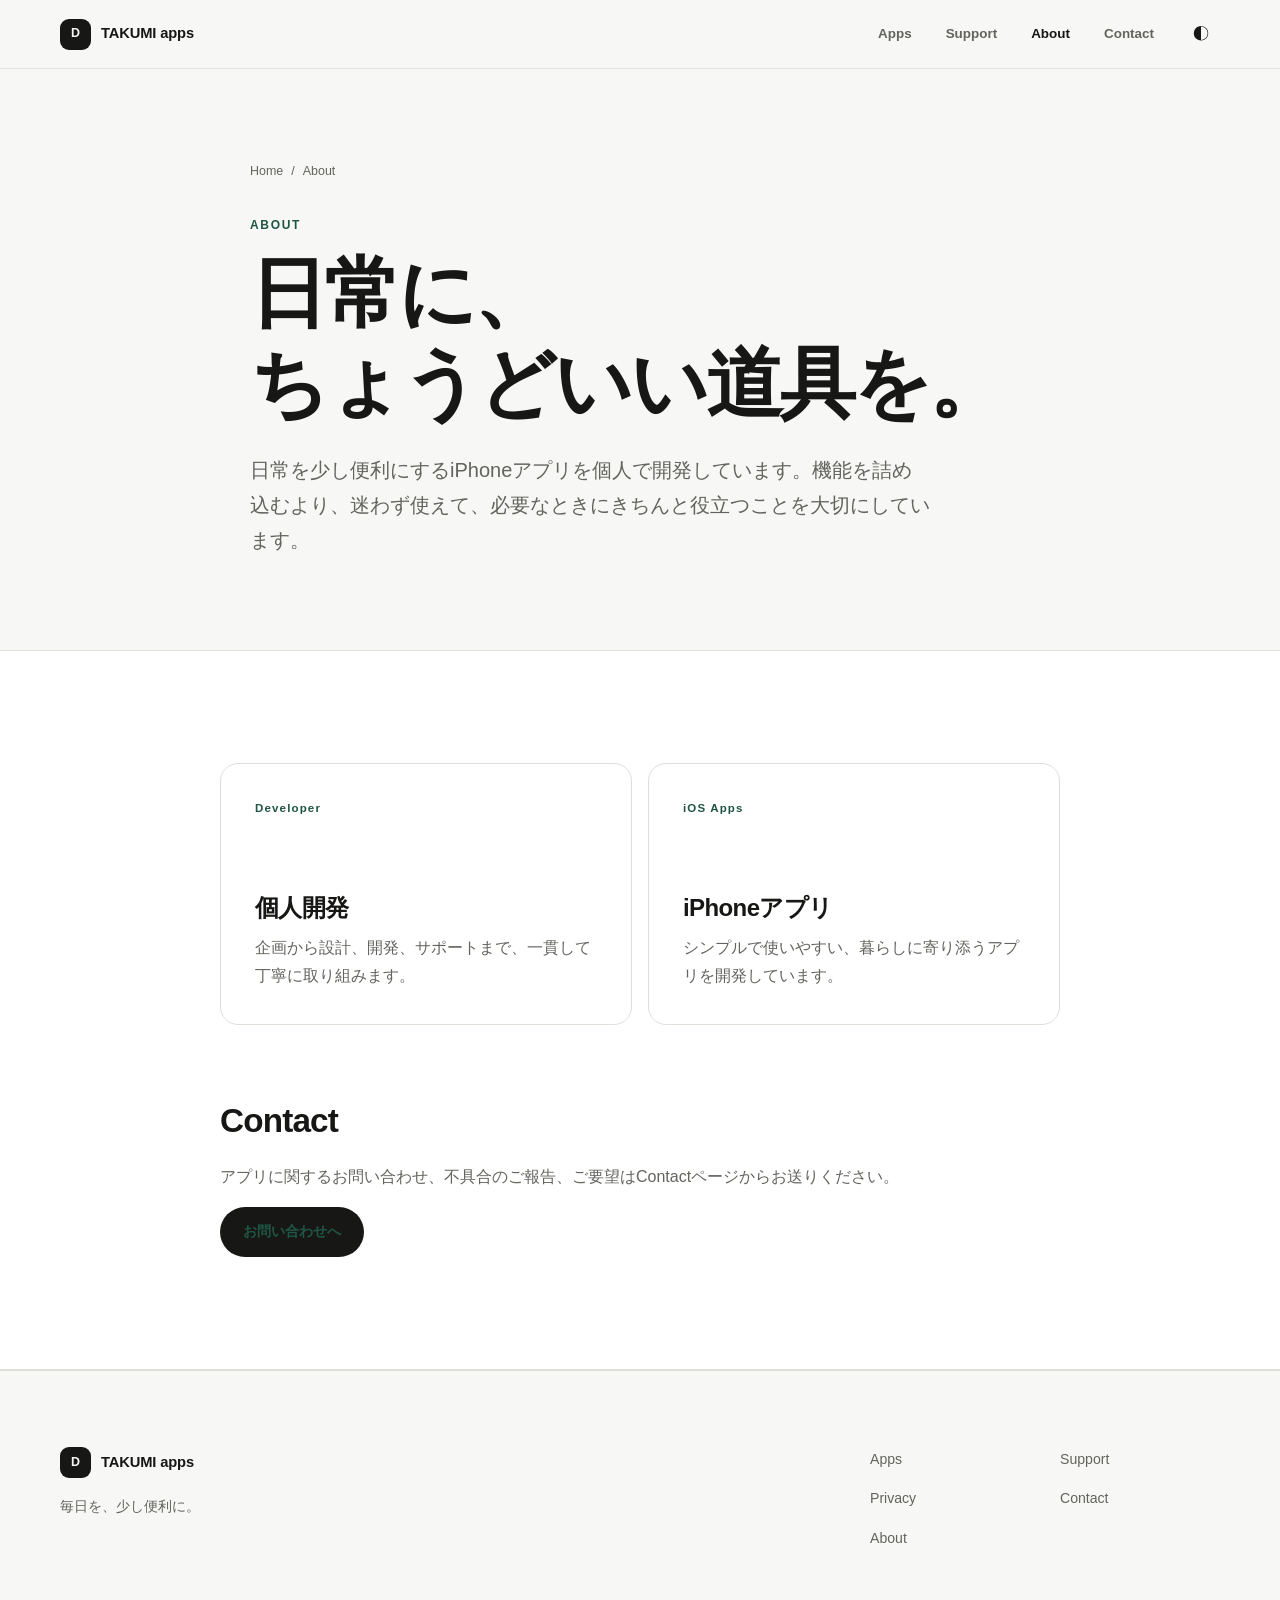
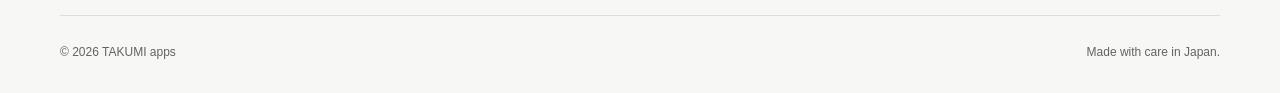
==== about/index.html @ 357070d4 "Add files via upload" ====
<!doctype html><html lang="ja"><head>
  <meta charset="utf-8"><meta name="viewport" content="width=device-width, initial-scale=1"><title>About | TAKUMI apps</title><meta name="description" content="日常を少し便利にするiPhoneアプリを個人で開発しています。"><link rel="canonical" href="https://2p94nzg5g9-pixel.github.io/about/">
  <meta property="og:type" content="profile"><meta property="og:locale" content="ja_JP"><meta property="og:site_name" content="TAKUMI apps"><meta property="og:title" content="About | TAKUMI apps"><meta property="og:description" content="日常を少し便利にするiPhoneアプリを個人で開発しています。"><meta property="og:url" content="https://2p94nzg5g9-pixel.github.io/about/"><meta property="og:image" content="https://2p94nzg5g9-pixel.github.io/assets/images/og-image.png"><meta name="twitter:card" content="summary_large_image"><meta name="twitter:title" content="About | TAKUMI apps"><meta name="twitter:description" content="日常を少し便利にするiPhoneアプリを個人で開発しています。"><meta name="twitter:image" content="https://2p94nzg5g9-pixel.github.io/assets/images/og-image.png">
  <meta name="theme-color" content="#f7f7f5"><link rel="icon" href="../assets/images/favicon.svg" type="image/svg+xml"><link rel="stylesheet" href="../assets/css/style.css"><script src="../assets/js/config.js" defer></script><script src="../assets/js/main.js" defer></script>
</head><body>
  <a class="skip-link" href="#main">本文へ移動</a><header class="site-header"><div class="header-inner container"><a class="brand" href="../" aria-label="ホームへ"><span class="brand-mark" aria-hidden="true">D</span><span data-site-name>TAKUMI apps</span></a><div class="header-actions"><button class="theme-toggle icon-button" type="button" data-theme-toggle aria-label="表示テーマを切り替える"><span aria-hidden="true">◐</span></button><button class="menu-toggle icon-button" type="button" data-menu-toggle aria-controls="site-nav" aria-expanded="false" aria-label="メニューを開く"><span></span><span></span><span></span></button></div><nav class="site-nav" id="site-nav" data-nav aria-label="メインナビゲーション"><a href="../#apps">Apps</a><a href="../support/">Support</a><a href="./" aria-current="page">About</a><a href="../contact/">Contact</a></nav></div></header>
  <main id="main"><section class="page-hero"><div class="container page-hero-inner"><nav class="breadcrumbs" aria-label="パンくずリスト"><a href="../">Home</a><span aria-hidden="true">/</span><span>About</span></nav><p class="eyebrow">About</p><h1>日常に、<br>ちょうどいい道具を。</h1><p>日常を少し便利にするiPhoneアプリを個人で開発しています。機能を詰め込むより、迷わず使えて、必要なときにきちんと役立つことを大切にしています。</p></div></section>
  <section class="section section-muted"><div class="content-shell prose"><div class="feature-grid"><article class="feature-card"><span class="feature-number">Developer</span><h2 style="font-size:1.5rem;margin-bottom:12px">個人開発</h2><p>企画から設計、開発、サポートまで、一貫して丁寧に取り組みます。</p></article><article class="feature-card"><span class="feature-number">iOS Apps</span><h2 style="font-size:1.5rem;margin-bottom:12px">iPhoneアプリ</h2><p>シンプルで使いやすい、暮らしに寄り添うアプリを開発しています。</p></article></div><h2>Contact</h2><p>アプリに関するお問い合わせ、不具合のご報告、ご要望はContactページからお送りください。</p><a class="button button-primary" href="../contact/">お問い合わせへ</a></div></section></main>
  <footer class="site-footer"><div class="container footer-grid"><div><a class="brand footer-brand" href="../"><span class="brand-mark" aria-hidden="true">D</span><span data-site-name>TAKUMI apps</span></a><p>毎日を、少し便利に。</p></div><nav aria-label="フッターナビゲーション"><a href="../#apps">Apps</a><a href="../support/">Support</a><a href="../apps/reshimamo/privacy.html">Privacy</a><a href="../contact/">Contact</a><a href="./">About</a></nav></div><div class="container footer-bottom"><p>© <span data-current-year>2026</span> <span data-developer-name>TAKUMI apps</span></p><p>Made with care in Japan.</p></div></footer>
</body></html>
---- assets/css/style.css ----
@charset "UTF-8";

:root {
  color-scheme: light dark;
  --background: #f7f7f5;
  --surface: #ffffff;
  --surface-raised: #fbfbfa;
  --text-primary: #171816;
  --text-secondary: #62645e;
  --text-inverse: #f9faf7;
  --border: #dedfd9;
  --border-strong: #c9cbc4;
  --accent: #1f5545;
  --accent-hover: #174437;
  --accent-soft: #e2eee8;
  --accent-warm: #ee7358;
  --focus: #2f7b64;
  --shadow: 0 24px 70px rgba(31, 39, 35, 0.08);
  --radius-sm: 10px;
  --radius: 18px;
  --radius-lg: 28px;
  --container-width: 1160px;
  --header-height: 68px;
  --font-sans: -apple-system, BlinkMacSystemFont, "Hiragino Sans", "Yu Gothic", YuGothic, "Noto Sans JP", sans-serif;
}

[data-theme="dark"] {
  --background: #101210;
  --surface: #171a18;
  --surface-raised: #1c201d;
  --text-primary: #f2f3ef;
  --text-secondary: #a9ada5;
  --text-inverse: #101210;
  --border: #30342f;
  --border-strong: #444a43;
  --accent: #8dcbb6;
  --accent-hover: #a8dbc9;
  --accent-soft: #203a31;
  --accent-warm: #f28b72;
  --focus: #94d8c0;
  --shadow: 0 24px 70px rgba(0, 0, 0, 0.28);
}

* { box-sizing: border-box; }
html { scroll-behavior: smooth; scroll-padding-top: calc(var(--header-height) + 20px); }
body { margin: 0; min-width: 320px; overflow-x: hidden; background: var(--background); color: var(--text-primary); font-family: var(--font-sans); font-size: 16px; line-height: 1.75; -webkit-font-smoothing: antialiased; }
img { display: block; max-width: 100%; height: auto; }
a { color: inherit; text-decoration-thickness: 1px; text-underline-offset: .2em; }
button, input, textarea { font: inherit; }
button, a { -webkit-tap-highlight-color: transparent; }
:focus-visible { outline: 3px solid var(--focus); outline-offset: 4px; border-radius: 4px; }
::selection { background: var(--accent-soft); color: var(--text-primary); }

.skip-link { position: fixed; z-index: 999; top: 8px; left: 8px; transform: translateY(-150%); padding: 10px 16px; border-radius: 8px; background: var(--text-primary); color: var(--background); }
.skip-link:focus { transform: translateY(0); }
.container { width: min(calc(100% - 40px), var(--container-width)); margin-inline: auto; }
.section { padding: 112px 0; }
.section-muted { background: var(--surface); border-block: 1px solid var(--border); }
.eyebrow { margin: 0 0 14px; color: var(--accent); font-size: .75rem; font-weight: 700; letter-spacing: .14em; line-height: 1.4; text-transform: uppercase; }
h1, h2, h3 { margin-top: 0; line-height: 1.18; letter-spacing: -.04em; }
h1 { margin-bottom: 28px; font-size: clamp(3.25rem, 8.4vw, 7.5rem); font-weight: 680; }
h1 span { color: var(--accent); }
h2 { margin-bottom: 24px; font-size: clamp(2rem, 4vw, 3.7rem); font-weight: 650; }
h3 { margin-bottom: 16px; font-size: clamp(1.65rem, 2.4vw, 2.5rem); }
p { margin-top: 0; }

.site-header { position: sticky; z-index: 100; top: 0; min-height: var(--header-height); border-bottom: 1px solid color-mix(in srgb, var(--border) 78%, transparent); background: color-mix(in srgb, var(--background) 86%, transparent); backdrop-filter: blur(18px); -webkit-backdrop-filter: blur(18px); }
.header-inner { display: flex; align-items: center; min-height: var(--header-height); }
.brand { display: inline-flex; align-items: center; gap: 10px; font-size: .92rem; font-weight: 700; letter-spacing: -.01em; text-decoration: none; }
.brand-mark { display: grid; width: 31px; height: 31px; place-items: center; border-radius: 9px; background: var(--text-primary); color: var(--background); font-size: .78rem; font-weight: 800; }
.site-nav { display: flex; align-items: center; gap: 34px; margin-left: auto; }
.site-nav a { color: var(--text-secondary); font-size: .84rem; font-weight: 600; text-decoration: none; transition: color .2s ease; }
.site-nav a:hover, .site-nav a[aria-current="page"] { color: var(--text-primary); }
.header-actions { display: flex; align-items: center; gap: 6px; margin-left: 28px; order: 3; }
.icon-button { display: grid; width: 38px; height: 38px; padding: 0; place-items: center; border: 1px solid transparent; border-radius: 50%; background: transparent; color: var(--text-primary); cursor: pointer; }
.icon-button:hover { background: var(--surface); border-color: var(--border); }
.menu-toggle { display: none; gap: 4px; }
.menu-toggle span { display: block; width: 17px; height: 1.5px; background: currentColor; transition: transform .2s ease, opacity .2s ease; }
.menu-toggle[aria-expanded="true"] span:first-child { transform: translateY(5.5px) rotate(45deg); }
.menu-toggle[aria-expanded="true"] span:nth-child(2) { opacity: 0; }
.menu-toggle[aria-expanded="true"] span:last-child { transform: translateY(-5.5px) rotate(-45deg); }

.hero { min-height: calc(100svh - var(--header-height)); display: grid; align-items: center; padding: 80px 0 92px; }
.hero-grid { display: grid; grid-template-columns: minmax(0, 1.25fr) minmax(280px, .75fr); align-items: center; gap: 70px; }
.hero-lead { max-width: 570px; margin-bottom: 38px; color: var(--text-secondary); font-size: clamp(1.08rem, 1.7vw, 1.35rem); }
.hero-object { display: flex; justify-content: center; }
.app-icon-stage { position: relative; display: grid; width: min(100%, 390px); aspect-ratio: 4 / 5; place-items: center; overflow: hidden; border: 1px solid var(--border); border-radius: 42px; background: var(--surface); box-shadow: var(--shadow); }
.app-icon-stage::before { position: absolute; width: 210px; height: 210px; border: 1px solid var(--border); border-radius: 50%; content: ""; }
.app-icon-stage img { position: relative; z-index: 1; border-radius: 38px; box-shadow: 0 14px 40px rgba(20, 45, 37, .16); }
.stage-label { position: absolute; bottom: 27px; color: var(--text-secondary); font-size: .64rem; font-weight: 700; letter-spacing: .2em; }

.button { display: inline-flex; min-height: 50px; align-items: center; justify-content: center; gap: 10px; padding: 12px 22px; border: 1px solid transparent; border-radius: 999px; font-size: .9rem; font-weight: 700; line-height: 1.2; text-decoration: none; transition: background-color .2s ease, border-color .2s ease, transform .2s ease; }
.button:hover { transform: translateY(-1px); }
.button-primary { background: var(--text-primary); color: var(--background); }
.button-primary:hover { background: var(--accent); color: var(--text-inverse); }
.button-secondary { border-color: var(--border-strong); background: transparent; color: var(--text-primary); }
.button-secondary:hover { border-color: var(--text-primary); }
.button-light { background: #f8faf7; color: #17251f; }
.button-light:hover { background: #ffffff; }
.button.is-placeholder { opacity: .62; }
.button-row { display: flex; flex-wrap: wrap; gap: 12px; margin-top: 30px; }
.text-link { color: var(--accent); font-weight: 700; text-decoration: none; }
.text-link:hover { text-decoration: underline; }

.section-heading { display: grid; grid-template-columns: 1fr 1fr; align-items: end; gap: 50px; margin-bottom: 54px; }
.section-heading h2 { margin-bottom: 0; }
.section-heading > p { max-width: 470px; margin: 0 0 4px auto; color: var(--text-secondary); }
.app-feature-card { display: grid; grid-template-columns: minmax(240px, .8fr) minmax(0, 1.2fr); min-height: 440px; overflow: hidden; border: 1px solid var(--border); border-radius: var(--radius-lg); background: var(--surface); }
.app-feature-visual { position: relative; display: grid; min-height: 360px; place-items: center; overflow: hidden; background: var(--accent-soft); }
.app-feature-visual::before, .app-feature-visual::after { position: absolute; border: 1px solid color-mix(in srgb, var(--accent) 18%, transparent); border-radius: 50%; content: ""; }
.app-feature-visual::before { width: 320px; height: 320px; }
.app-feature-visual::after { width: 220px; height: 220px; }
.app-feature-visual img { position: relative; z-index: 1; border-radius: 30px; box-shadow: 0 15px 45px rgba(24, 58, 47, .18); }
.app-feature-content { align-self: center; padding: clamp(40px, 7vw, 80px); }
.app-feature-content > p:not(.tag) { max-width: 560px; color: var(--text-secondary); }
.tag { display: inline-flex; margin-bottom: 25px; padding: 7px 12px; border-radius: 999px; background: var(--accent-soft); color: var(--accent); font-size: .72rem; font-weight: 700; }
.message-grid { display: grid; grid-template-columns: .6fr 1.4fr; gap: 70px; }
.message-grid > div { max-width: 700px; }
.message-grid p:not(.eyebrow) { margin-bottom: 30px; color: var(--text-secondary); font-size: 1.08rem; }
.support-panel { display: flex; align-items: flex-end; justify-content: space-between; gap: 50px; padding: clamp(34px, 6vw, 70px); border-radius: var(--radius-lg); background: #193f34; color: #f6faf7; }
.support-panel .eyebrow { color: #9ed1bf; }
.support-panel h2 { margin-bottom: 14px; }
.support-panel p:not(.eyebrow) { margin-bottom: 0; color: #c6d9d2; }

.site-footer { padding: 76px 0 30px; border-top: 1px solid var(--border); }
.footer-grid { display: grid; grid-template-columns: 1fr 1fr; gap: 50px; padding-bottom: 65px; }
.footer-brand { margin-bottom: 16px; }
.footer-grid p { color: var(--text-secondary); font-size: .9rem; }
.footer-grid nav { display: grid; grid-template-columns: repeat(2, minmax(100px, 1fr)); gap: 15px 30px; justify-self: end; width: min(100%, 350px); }
.footer-grid nav a { color: var(--text-secondary); font-size: .88rem; text-decoration: none; }
.footer-grid nav a:hover { color: var(--text-primary); }
.footer-bottom { display: flex; justify-content: space-between; gap: 20px; padding-top: 26px; border-top: 1px solid var(--border); color: var(--text-secondary); font-size: .75rem; }
.footer-bottom p { margin: 0; }

.reveal { animation: reveal .7s cubic-bezier(.22,1,.36,1) both; }
.reveal-delay { animation-delay: .12s; }
@keyframes reveal { from { opacity: 0; transform: translateY(18px); } to { opacity: 1; transform: translateY(0); } }

@media (prefers-color-scheme: dark) {
  :root:not([data-theme="light"]) {
    --background: #101210; --surface: #171a18; --surface-raised: #1c201d; --text-primary: #f2f3ef; --text-secondary: #a9ada5; --text-inverse: #101210; --border: #30342f; --border-strong: #444a43; --accent: #8dcbb6; --accent-hover: #a8dbc9; --accent-soft: #203a31; --accent-warm: #f28b72; --focus: #94d8c0; --shadow: 0 24px 70px rgba(0,0,0,.28);
  }
}

@media (max-width: 820px) {
  :root { --header-height: 62px; }
  .container { width: min(calc(100% - 32px), var(--container-width)); }
  .section { padding: 80px 0; }
  .header-inner { flex-wrap: wrap; }
  .header-actions { margin-left: auto; }
  .menu-toggle { display: grid; }
  .site-nav { display: none; order: 4; width: 100%; margin: 0; padding: 10px 0 18px; border-top: 1px solid var(--border); }
  .site-nav.is-open { display: grid; }
  .site-nav a { padding: 8px 2px; font-size: 1rem; }
  .hero { min-height: auto; padding: 76px 0; }
  .hero-grid { grid-template-columns: 1fr; gap: 54px; }
  .hero-copy { text-align: center; }
  .hero-lead { margin-inline: auto; }
  .app-icon-stage { width: min(82vw, 350px); }
  .section-heading { grid-template-columns: 1fr; gap: 18px; }
  .section-heading > p { margin-left: 0; }
  .app-feature-card { grid-template-columns: 1fr; }
  .app-feature-visual { min-height: 310px; }
  .message-grid { grid-template-columns: 1fr; gap: 24px; }
  .support-panel { align-items: flex-start; flex-direction: column; }
}

@media (max-width: 560px) {
  .container { width: min(calc(100% - 28px), var(--container-width)); }
  .brand { font-size: .84rem; }
  h1 { font-size: clamp(3rem, 15vw, 4.6rem); }
  .hero { padding: 64px 0 70px; }
  .app-icon-stage img { width: 138px; }
  .section { padding: 68px 0; }
  .app-feature-content { padding: 34px 24px 38px; }
  .button-row { align-items: stretch; flex-direction: column; }
  .button-row .button { width: 100%; }
  .footer-grid { grid-template-columns: 1fr; padding-bottom: 42px; }
  .footer-grid nav { justify-self: start; }
  .footer-bottom { align-items: flex-start; flex-direction: column; }
}

@media (prefers-reduced-motion: reduce) {
  html { scroll-behavior: auto; }
  *, *::before, *::after { scroll-behavior: auto !important; animation-duration: .01ms !important; animation-iteration-count: 1 !important; transition-duration: .01ms !important; }
}

/* Subpages */
.page-hero { padding: 92px 0 72px; }
.page-hero-inner { max-width: 780px; }
.page-hero h1 { margin-bottom: 24px; font-size: clamp(2.8rem, 6vw, 5.6rem); }
.page-hero p:not(.eyebrow) { max-width: 680px; color: var(--text-secondary); font-size: clamp(1.05rem, 1.8vw, 1.25rem); }
.breadcrumbs { display: flex; flex-wrap: wrap; gap: 8px; margin-bottom: 34px; color: var(--text-secondary); font-size: .78rem; }
.breadcrumbs a { text-decoration: none; }
.breadcrumbs a:hover { color: var(--text-primary); }
.content-shell { width: min(calc(100% - 40px), 840px); margin-inline: auto; }
.prose { font-size: 1rem; }
.prose h2 { margin: 72px 0 22px; padding-top: 4px; font-size: clamp(1.55rem, 2.6vw, 2.2rem); letter-spacing: -.025em; }
.prose h3 { margin: 34px 0 12px; font-size: 1.2rem; letter-spacing: -.015em; }
.prose p, .prose li { color: var(--text-secondary); }
.prose ul { padding-left: 1.25em; }
.prose li + li { margin-top: 6px; }
.prose a { color: var(--accent); }
.notice { margin: 30px 0; padding: 20px 22px; border: 1px solid var(--border); border-left: 4px solid var(--accent-warm); border-radius: var(--radius-sm); background: var(--surface); }
.notice strong { display: block; margin-bottom: 4px; color: var(--text-primary); }
.notice p { margin-bottom: 0; }
.meta-line { display: flex; flex-wrap: wrap; gap: 10px 24px; margin-top: 36px; color: var(--text-secondary); font-size: .82rem; }

.app-hero { padding: 90px 0 110px; }
.app-hero-grid { display: grid; grid-template-columns: minmax(0, 1.15fr) minmax(280px, .85fr); align-items: center; gap: 80px; }
.app-identity { display: flex; align-items: center; gap: 18px; margin-bottom: 30px; }
.app-identity img { width: 76px; border-radius: 19px; box-shadow: 0 8px 24px rgba(20,45,37,.14); }
.app-identity span { color: var(--text-secondary); font-size: .8rem; font-weight: 700; letter-spacing: .08em; text-transform: uppercase; }
.app-hero h1 { margin-bottom: 24px; font-size: clamp(3rem, 6.6vw, 6rem); }
.app-hero .hero-lead { margin-bottom: 34px; }
.phone-frame { width: min(100%, 320px); margin-inline: auto; padding: 14px; border: 1px solid var(--border-strong); border-radius: 48px; background: var(--text-primary); box-shadow: var(--shadow); }
.phone-screen { display: grid; aspect-ratio: 9 / 18.5; place-items: center; overflow: hidden; border-radius: 36px; background: var(--accent-soft); color: var(--accent); text-align: center; }
.phone-screen img { width: 96px; margin: 0 auto 18px; border-radius: 24px; }
.phone-screen p { margin: 0; font-size: .76rem; font-weight: 700; letter-spacing: .08em; }
.feature-grid { display: grid; grid-template-columns: repeat(2, 1fr); gap: 16px; }
.feature-card { min-height: 220px; padding: 34px; border: 1px solid var(--border); border-radius: var(--radius); background: var(--surface); }
.feature-number { display: block; margin-bottom: 46px; color: var(--accent); font-size: .72rem; font-weight: 700; letter-spacing: .1em; }
.feature-card h3 { margin-bottom: 10px; font-size: 1.35rem; }
.feature-card p { margin: 0; color: var(--text-secondary); }
.verification-badge { display: inline-flex; margin-top: 16px; padding: 4px 9px; border: 1px solid var(--border); border-radius: 999px; color: var(--text-secondary); font-size: .68rem; font-weight: 700; }
.screenshots-track { display: grid; grid-auto-columns: minmax(230px, 29%); grid-auto-flow: column; gap: 18px; overflow-x: auto; padding: 4px 4px 24px; scroll-snap-type: x mandatory; scrollbar-color: var(--border-strong) transparent; }
.screenshot-placeholder { display: grid; aspect-ratio: 9 / 19.5; place-items: center; scroll-snap-align: start; border: 1px dashed var(--border-strong); border-radius: 28px; background: var(--surface); color: var(--text-secondary); text-align: center; }
.screenshot-placeholder span { display: block; max-width: 130px; font-size: .78rem; }
.link-panels { display: grid; grid-template-columns: repeat(2, 1fr); gap: 18px; }
.link-panel { display: flex; align-items: flex-end; justify-content: space-between; gap: 30px; min-height: 240px; padding: 38px; border: 1px solid var(--border); border-radius: var(--radius); background: var(--surface); text-decoration: none; transition: border-color .2s ease, transform .2s ease; }
.link-panel:hover { border-color: var(--accent); transform: translateY(-2px); }
.link-panel h3 { margin-bottom: 8px; }
.link-panel p { margin: 0; color: var(--text-secondary); }
.link-panel > span { color: var(--accent); font-size: 1.5rem; }

.support-list { display: grid; gap: 16px; }
.support-app-card { display: flex; align-items: center; gap: 22px; padding: 24px; border: 1px solid var(--border); border-radius: var(--radius); background: var(--surface); text-decoration: none; transition: border-color .2s ease; }
.support-app-card:hover { border-color: var(--accent); }
.support-app-card img { width: 68px; border-radius: 17px; }
.support-app-card div { flex: 1; }
.support-app-card h2 { margin: 0 0 5px; font-size: 1.25rem; }
.support-app-card p { margin: 0; color: var(--text-secondary); font-size: .9rem; }
.support-app-card > span { color: var(--accent); }
.faq-list { border-top: 1px solid var(--border); }
.faq-item { border-bottom: 1px solid var(--border); }
.faq-item summary { position: relative; padding: 25px 46px 25px 0; cursor: pointer; font-weight: 700; list-style: none; }
.faq-item summary::-webkit-details-marker { display: none; }
.faq-item summary::after { position: absolute; top: 24px; right: 8px; color: var(--accent); content: "+"; font-size: 1.4rem; font-weight: 400; line-height: 1; }
.faq-item[open] summary::after { content: "−"; }
.faq-answer { padding: 0 38px 25px 0; }
.faq-answer p:last-child, .faq-answer ul:last-child { margin-bottom: 0; }
.report-grid { display: grid; grid-template-columns: repeat(2, 1fr); gap: 10px 28px; padding: 26px; border-radius: var(--radius); background: var(--surface); border: 1px solid var(--border); }
.report-grid li { color: var(--text-secondary); }

.contact-options { display: grid; grid-template-columns: repeat(2, 1fr); gap: 16px; margin: 42px 0; }
.contact-option { padding: 25px; border: 1px solid var(--border); border-radius: var(--radius-sm); background: var(--surface); }
.contact-option strong { display: block; margin-bottom: 4px; }
.contact-option span { color: var(--text-secondary); font-size: .88rem; }
.email-card { padding: clamp(30px, 6vw, 60px); border-radius: var(--radius-lg); background: var(--accent-soft); text-align: center; }
.email-address { display: block; margin: 20px 0 26px; color: var(--text-primary); font-size: clamp(1.25rem, 3vw, 2.1rem); font-weight: 650; text-decoration: none; }
.error-page { display: grid; min-height: calc(100svh - var(--header-height)); place-items: center; padding: 70px 0; text-align: center; }
.error-code { margin: 0; color: var(--accent); font-size: clamp(5rem, 18vw, 12rem); font-weight: 700; letter-spacing: -.08em; line-height: .9; }
.error-page h1 { margin: 26px 0 16px; font-size: clamp(2rem, 4vw, 3.2rem); }
.error-page p { margin-bottom: 30px; color: var(--text-secondary); }

@media (max-width: 820px) {
  .content-shell { width: min(calc(100% - 32px), 840px); }
  .app-hero-grid { grid-template-columns: 1fr; gap: 60px; }
  .app-hero-copy { text-align: center; }
  .app-identity { justify-content: center; }
  .app-hero .hero-lead { margin-inline: auto; }
  .app-hero .button-row { justify-content: center; }
  .screenshots-track { grid-auto-columns: minmax(210px, 50%); }
}

@media (max-width: 560px) {
  .page-hero { padding: 64px 0 48px; }
  .content-shell { width: min(calc(100% - 28px), 840px); }
  .prose h2 { margin-top: 54px; }
  .app-hero { padding: 62px 0 78px; }
  .app-identity { flex-direction: column; }
  .feature-grid, .link-panels, .contact-options, .report-grid { grid-template-columns: 1fr; }
  .feature-card { min-height: 0; }
  .feature-number { margin-bottom: 30px; }
  .screenshots-track { grid-auto-columns: minmax(210px, 76%); }
  .link-panel { min-height: 200px; padding: 28px; }
  .support-app-card { align-items: flex-start; }
}
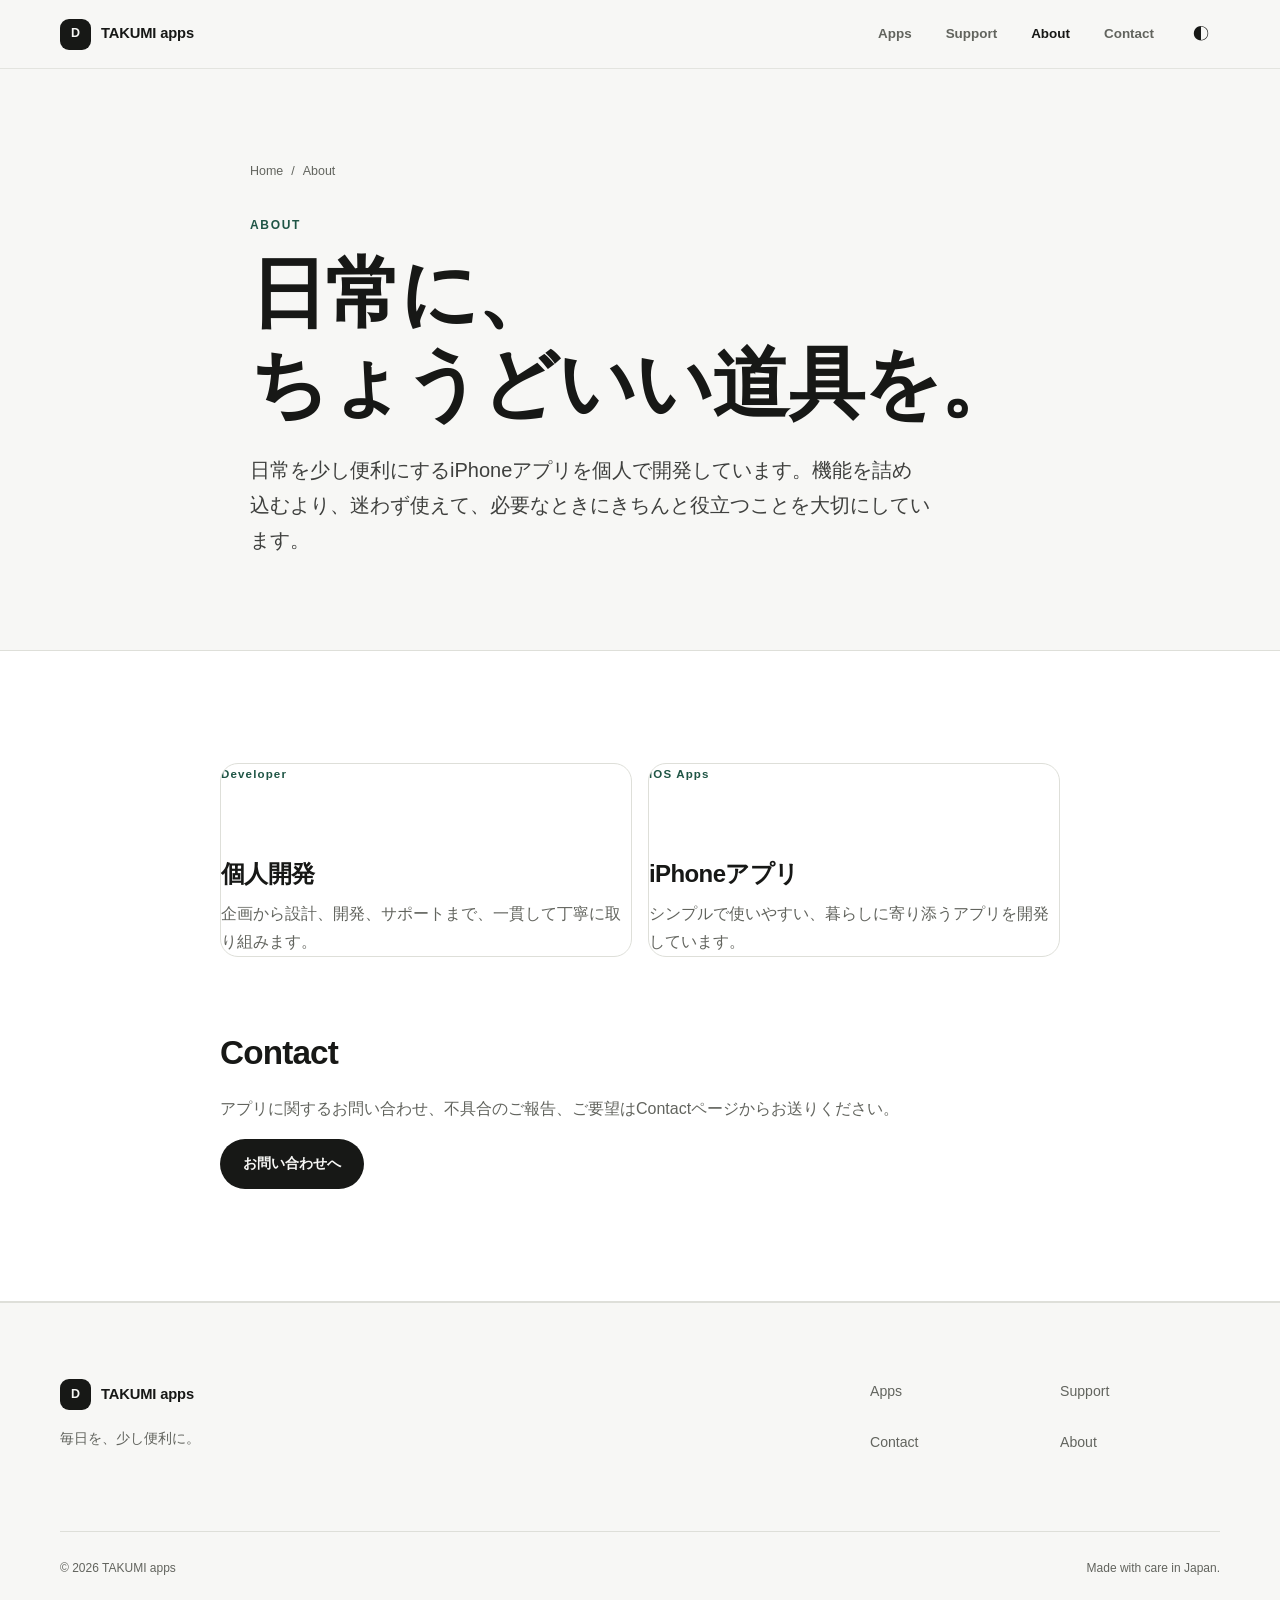
==== commit 494b71df: "Remove Reshimamo information from public site" ====
--- a/about/index.html
+++ b/about/index.html
@@ -6,5 +6,5 @@
   <a class="skip-link" href="#main">本文へ移動</a><header class="site-header"><div class="header-inner container"><a class="brand" href="../" aria-label="ホームへ"><span class="brand-mark" aria-hidden="true">D</span><span data-site-name>TAKUMI apps</span></a><div class="header-actions"><button class="theme-toggle icon-button" type="button" data-theme-toggle aria-label="表示テーマを切り替える"><span aria-hidden="true">◐</span></button><button class="menu-toggle icon-button" type="button" data-menu-toggle aria-controls="site-nav" aria-expanded="false" aria-label="メニューを開く"><span></span><span></span><span></span></button></div><nav class="site-nav" id="site-nav" data-nav aria-label="メインナビゲーション"><a href="../#apps">Apps</a><a href="../support/">Support</a><a href="./" aria-current="page">About</a><a href="../contact/">Contact</a></nav></div></header>
   <main id="main"><section class="page-hero"><div class="container page-hero-inner"><nav class="breadcrumbs" aria-label="パンくずリスト"><a href="../">Home</a><span aria-hidden="true">/</span><span>About</span></nav><p class="eyebrow">About</p><h1>日常に、<br>ちょうどいい道具を。</h1><p>日常を少し便利にするiPhoneアプリを個人で開発しています。機能を詰め込むより、迷わず使えて、必要なときにきちんと役立つことを大切にしています。</p></div></section>
   <section class="section section-muted"><div class="content-shell prose"><div class="feature-grid"><article class="feature-card"><span class="feature-number">Developer</span><h2 style="font-size:1.5rem;margin-bottom:12px">個人開発</h2><p>企画から設計、開発、サポートまで、一貫して丁寧に取り組みます。</p></article><article class="feature-card"><span class="feature-number">iOS Apps</span><h2 style="font-size:1.5rem;margin-bottom:12px">iPhoneアプリ</h2><p>シンプルで使いやすい、暮らしに寄り添うアプリを開発しています。</p></article></div><h2>Contact</h2><p>アプリに関するお問い合わせ、不具合のご報告、ご要望はContactページからお送りください。</p><a class="button button-primary" href="../contact/">お問い合わせへ</a></div></section></main>
-  <footer class="site-footer"><div class="container footer-grid"><div><a class="brand footer-brand" href="../"><span class="brand-mark" aria-hidden="true">D</span><span data-site-name>TAKUMI apps</span></a><p>毎日を、少し便利に。</p></div><nav aria-label="フッターナビゲーション"><a href="../#apps">Apps</a><a href="../support/">Support</a><a href="../apps/reshimamo/privacy.html">Privacy</a><a href="../contact/">Contact</a><a href="./">About</a></nav></div><div class="container footer-bottom"><p>© <span data-current-year>2026</span> <span data-developer-name>TAKUMI apps</span></p><p>Made with care in Japan.</p></div></footer>
+  <footer class="site-footer"><div class="container footer-grid"><div><a class="brand footer-brand" href="../"><span class="brand-mark" aria-hidden="true">D</span><span data-site-name>TAKUMI apps</span></a><p>毎日を、少し便利に。</p></div><nav aria-label="フッターナビゲーション"><a href="../#apps">Apps</a><a href="../support/">Support</a><a href="../contact/">Contact</a><a href="./">About</a></nav></div><div class="container footer-bottom"><p>© <span data-current-year>2026</span> <span data-developer-name>TAKUMI apps</span></p><p>Made with care in Japan.</p></div></footer>
 </body></html>
--- a/assets/css/style.css
+++ b/assets/css/style.css
@@ -87,6 +87,7 @@
 .app-icon-stage { position: relative; display: grid; width: min(100%, 390px); aspect-ratio: 4 / 5; place-items: center; overflow: hidden; border: 1px solid var(--border); border-radius: 42px; background: var(--surface); box-shadow: var(--shadow); }
 .app-icon-stage::before { position: absolute; width: 210px; height: 210px; border: 1px solid var(--border); border-radius: 50%; content: ""; }
 .app-icon-stage img { position: relative; z-index: 1; border-radius: 38px; box-shadow: 0 14px 40px rgba(20, 45, 37, .16); }
+.brand-stage-mark { position: relative; z-index: 1; display: grid; width: 150px; height: 150px; place-items: center; border-radius: 38px; background: var(--text); color: var(--background); font-size: 4.5rem; font-weight: 800; box-shadow: 0 14px 40px rgba(20, 45, 37, .16); }
 .stage-label { position: absolute; bottom: 27px; color: var(--text-secondary); font-size: .64rem; font-weight: 700; letter-spacing: .2em; }
 
 .button { display: inline-flex; min-height: 50px; align-items: center; justify-content: center; gap: 10px; padding: 12px 22px; border: 1px solid transparent; border-radius: 999px; font-size: .9rem; font-weight: 700; line-height: 1.2; text-decoration: none; transition: background-color .2s ease, border-color .2s ease, transform .2s ease; }
@@ -105,14 +106,20 @@
 .section-heading { display: grid; grid-template-columns: 1fr 1fr; align-items: end; gap: 50px; margin-bottom: 54px; }
 .section-heading h2 { margin-bottom: 0; }
 .section-heading > p { max-width: 470px; margin: 0 0 4px auto; color: var(--text-secondary); }
-.app-feature-card { display: grid; grid-template-columns: minmax(240px, .8fr) minmax(0, 1.2fr); min-height: 440px; overflow: hidden; border: 1px solid var(--border); border-radius: var(--radius-lg); background: var(--surface); }
-.app-feature-visual { position: relative; display: grid; min-height: 360px; place-items: center; overflow: hidden; background: var(--accent-soft); }
-.app-feature-visual::before, .app-feature-visual::after { position: absolute; border: 1px solid color-mix(in srgb, var(--accent) 18%, transparent); border-radius: 50%; content: ""; }
-.app-feature-visual::before { width: 320px; height: 320px; }
-.app-feature-visual::after { width: 220px; height: 220px; }
-.app-feature-visual img { position: relative; z-index: 1; border-radius: 30px; box-shadow: 0 15px 45px rgba(24, 58, 47, .18); }
-.app-feature-content { align-self: center; padding: clamp(40px, 7vw, 80px); }
-.app-feature-content > p:not(.tag) { max-width: 560px; color: var(--text-secondary); }
+.app-catalog-grid { display: grid; grid-template-columns: repeat(auto-fill, minmax(min(100%, 330px), 330px)); gap: 18px; }
+.app-select-card { display: block; overflow: hidden; border: 1px solid var(--border); border-radius: var(--radius); background: var(--surface); text-decoration: none; transition: border-color .2s ease, box-shadow .2s ease, transform .2s ease; }
+.app-select-card:hover { border-color: var(--accent); box-shadow: var(--shadow); transform: translateY(-3px); }
+.app-select-card:focus-visible { border-color: var(--focus); }
+.app-select-visual { position: relative; display: grid; aspect-ratio: 16 / 10; place-items: center; overflow: hidden; border-bottom: 1px solid var(--border); background: var(--accent-soft); }
+.app-select-visual::before { position: absolute; width: 190px; height: 190px; border: 1px solid color-mix(in srgb, var(--accent) 18%, transparent); border-radius: 50%; content: ""; }
+.app-select-visual img { position: relative; z-index: 1; border-radius: 25px; box-shadow: 0 13px 35px rgba(24, 58, 47, .18); }
+.app-select-content { padding: 27px 28px 30px; }
+.app-select-content h3 { margin-bottom: 10px; font-size: 1.65rem; }
+.app-select-content > p:not(.tag) { margin-bottom: 26px; color: var(--text-secondary); }
+.app-select-action { color: var(--accent); font-size: .9rem; font-weight: 700; }
+.empty-state { max-width: 720px; padding: clamp(32px, 6vw, 60px); border: 1px solid var(--border); border-radius: var(--radius); background: var(--surface); }
+.empty-state h2, .empty-state h3 { margin-bottom: 12px; }
+.empty-state > :last-child { margin-bottom: 0; color: var(--text-secondary); }
 .tag { display: inline-flex; margin-bottom: 25px; padding: 7px 12px; border-radius: 999px; background: var(--accent-soft); color: var(--accent); font-size: .72rem; font-weight: 700; }
 .message-grid { display: grid; grid-template-columns: .6fr 1.4fr; gap: 70px; }
 .message-grid > div { max-width: 700px; }
@@ -188,8 +195,8 @@
 /* Subpages */
 .page-hero { padding: 92px 0 72px; }
 .page-hero-inner { max-width: 780px; }
-.page-hero h1 { margin-bottom: 24px; font-size: clamp(2.8rem, 6vw, 5.6rem); }
-.page-hero p:not(.eyebrow) { max-width: 680px; color: var(--text-secondary); font-size: clamp(1.05rem, 1.8vw, 1.25rem); }
+.page-hero h1 { margin-bottom: 24px; color: var(--text-primary); font-size: clamp(2.8rem, 6vw, 5.6rem); font-weight: 800; letter-spacing: -.025em; }
+.page-hero p:not(.eyebrow) { max-width: 680px; color: color-mix(in srgb, var(--text-primary) 82%, var(--background)); font-size: clamp(1.05rem, 1.8vw, 1.25rem); font-weight: 500; }
 .breadcrumbs { display: flex; flex-wrap: wrap; gap: 8px; margin-bottom: 34px; color: var(--text-secondary); font-size: .78rem; }
 .breadcrumbs a { text-decoration: none; }
 .breadcrumbs a:hover { color: var(--text-primary); }
@@ -201,6 +208,8 @@
 .prose ul { padding-left: 1.25em; }
 .prose li + li { margin-top: 6px; }
 .prose a { color: var(--accent); }
+.prose a.button-primary { color: var(--background); }
+.prose a.button-primary:hover { color: var(--text-inverse); }
 .notice { margin: 30px 0; padding: 20px 22px; border: 1px solid var(--border); border-left: 4px solid var(--accent-warm); border-radius: var(--radius-sm); background: var(--surface); }
 .notice strong { display: block; margin-bottom: 4px; color: var(--text-primary); }
 .notice p { margin-bottom: 0; }
@@ -215,17 +224,20 @@
 .app-hero .hero-lead { margin-bottom: 34px; }
 .phone-frame { width: min(100%, 320px); margin-inline: auto; padding: 14px; border: 1px solid var(--border-strong); border-radius: 48px; background: var(--text-primary); box-shadow: var(--shadow); }
 .phone-screen { display: grid; aspect-ratio: 9 / 18.5; place-items: center; overflow: hidden; border-radius: 36px; background: var(--accent-soft); color: var(--accent); text-align: center; }
-.phone-screen img { width: 96px; margin: 0 auto 18px; border-radius: 24px; }
-.phone-screen p { margin: 0; font-size: .76rem; font-weight: 700; letter-spacing: .08em; }
+.phone-screen > img { width: 100%; height: 100%; object-fit: cover; }
 .feature-grid { display: grid; grid-template-columns: repeat(2, 1fr); gap: 16px; }
-.feature-card { min-height: 220px; padding: 34px; border: 1px solid var(--border); border-radius: var(--radius); background: var(--surface); }
-.feature-number { display: block; margin-bottom: 46px; color: var(--accent); font-size: .72rem; font-weight: 700; letter-spacing: .1em; }
+.feature-card { min-height: 0; overflow: hidden; border: 1px solid var(--border); border-radius: var(--radius); background: var(--surface); }
+.feature-card-media { aspect-ratio: 4 / 3; margin: 0; overflow: hidden; border-bottom: 1px solid var(--border); background: var(--accent-soft); }
+.feature-card-media img { width: 100%; height: 100%; object-fit: cover; }
+.feature-card-content { padding: 30px 34px 34px; }
+.feature-number { display: block; margin-bottom: 24px; color: var(--accent); font-size: .72rem; font-weight: 700; letter-spacing: .1em; }
 .feature-card h3 { margin-bottom: 10px; font-size: 1.35rem; }
 .feature-card p { margin: 0; color: var(--text-secondary); }
 .verification-badge { display: inline-flex; margin-top: 16px; padding: 4px 9px; border: 1px solid var(--border); border-radius: 999px; color: var(--text-secondary); font-size: .68rem; font-weight: 700; }
 .screenshots-track { display: grid; grid-auto-columns: minmax(230px, 29%); grid-auto-flow: column; gap: 18px; overflow-x: auto; padding: 4px 4px 24px; scroll-snap-type: x mandatory; scrollbar-color: var(--border-strong) transparent; }
-.screenshot-placeholder { display: grid; aspect-ratio: 9 / 19.5; place-items: center; scroll-snap-align: start; border: 1px dashed var(--border-strong); border-radius: 28px; background: var(--surface); color: var(--text-secondary); text-align: center; }
-.screenshot-placeholder span { display: block; max-width: 130px; font-size: .78rem; }
+.screenshot-item { margin: 0; scroll-snap-align: start; }
+.screenshot-item img { width: 100%; aspect-ratio: 1242 / 2688; object-fit: cover; border: 1px solid var(--border); border-radius: 28px; background: var(--surface); box-shadow: 0 16px 44px rgba(20, 45, 37, .1); }
+.screenshot-item figcaption { padding: 14px 8px 0; color: var(--text-secondary); font-size: .82rem; font-weight: 600; text-align: center; }
 .link-panels { display: grid; grid-template-columns: repeat(2, 1fr); gap: 18px; }
 .link-panel { display: flex; align-items: flex-end; justify-content: space-between; gap: 30px; min-height: 240px; padding: 38px; border: 1px solid var(--border); border-radius: var(--radius); background: var(--surface); text-decoration: none; transition: border-color .2s ease, transform .2s ease; }
 .link-panel:hover { border-color: var(--accent); transform: translateY(-2px); }
@@ -254,10 +266,12 @@
 
 .contact-options { display: grid; grid-template-columns: repeat(2, 1fr); gap: 16px; margin: 42px 0; }
 .contact-option { padding: 25px; border: 1px solid var(--border); border-radius: var(--radius-sm); background: var(--surface); }
-.contact-option strong { display: block; margin-bottom: 4px; }
-.contact-option span { color: var(--text-secondary); font-size: .88rem; }
-.email-card { padding: clamp(30px, 6vw, 60px); border-radius: var(--radius-lg); background: var(--accent-soft); text-align: center; }
-.email-address { display: block; margin: 20px 0 26px; color: var(--text-primary); font-size: clamp(1.25rem, 3vw, 2.1rem); font-weight: 650; text-decoration: none; }
+.contact-option strong { display: block; margin-bottom: 4px; font-weight: 750; }
+.contact-option span { color: color-mix(in srgb, var(--text-primary) 78%, var(--surface)); font-size: .95rem; font-weight: 500; }
+.email-card { padding: clamp(30px, 6vw, 60px); border: 1px solid color-mix(in srgb, var(--accent) 30%, var(--border)); border-radius: var(--radius-lg); background: var(--accent-soft); text-align: center; }
+.email-card h2 { font-size: clamp(1.75rem, 4vw, 3.2rem); font-weight: 800; letter-spacing: -.025em; text-wrap: balance; }
+.email-card > p:not(.eyebrow) { color: var(--text-primary); font-weight: 500; }
+.email-address { display: block; margin: 20px 0 26px; color: var(--text-primary); font-size: clamp(1.25rem, 3vw, 2.1rem); font-weight: 750; text-decoration: underline; text-decoration-color: color-mix(in srgb, var(--accent) 55%, transparent); text-decoration-thickness: 2px; }
 .error-page { display: grid; min-height: calc(100svh - var(--header-height)); place-items: center; padding: 70px 0; text-align: center; }
 .error-code { margin: 0; color: var(--accent); font-size: clamp(5rem, 18vw, 12rem); font-weight: 700; letter-spacing: -.08em; line-height: .9; }
 .error-page h1 { margin: 26px 0 16px; font-size: clamp(2rem, 4vw, 3.2rem); }
@@ -281,7 +295,8 @@
   .app-identity { flex-direction: column; }
   .feature-grid, .link-panels, .contact-options, .report-grid { grid-template-columns: 1fr; }
   .feature-card { min-height: 0; }
-  .feature-number { margin-bottom: 30px; }
+  .feature-card-content { padding: 26px 24px 30px; }
+  .feature-number { margin-bottom: 20px; }
   .screenshots-track { grid-auto-columns: minmax(210px, 76%); }
   .link-panel { min-height: 200px; padding: 28px; }
   .support-app-card { align-items: flex-start; }
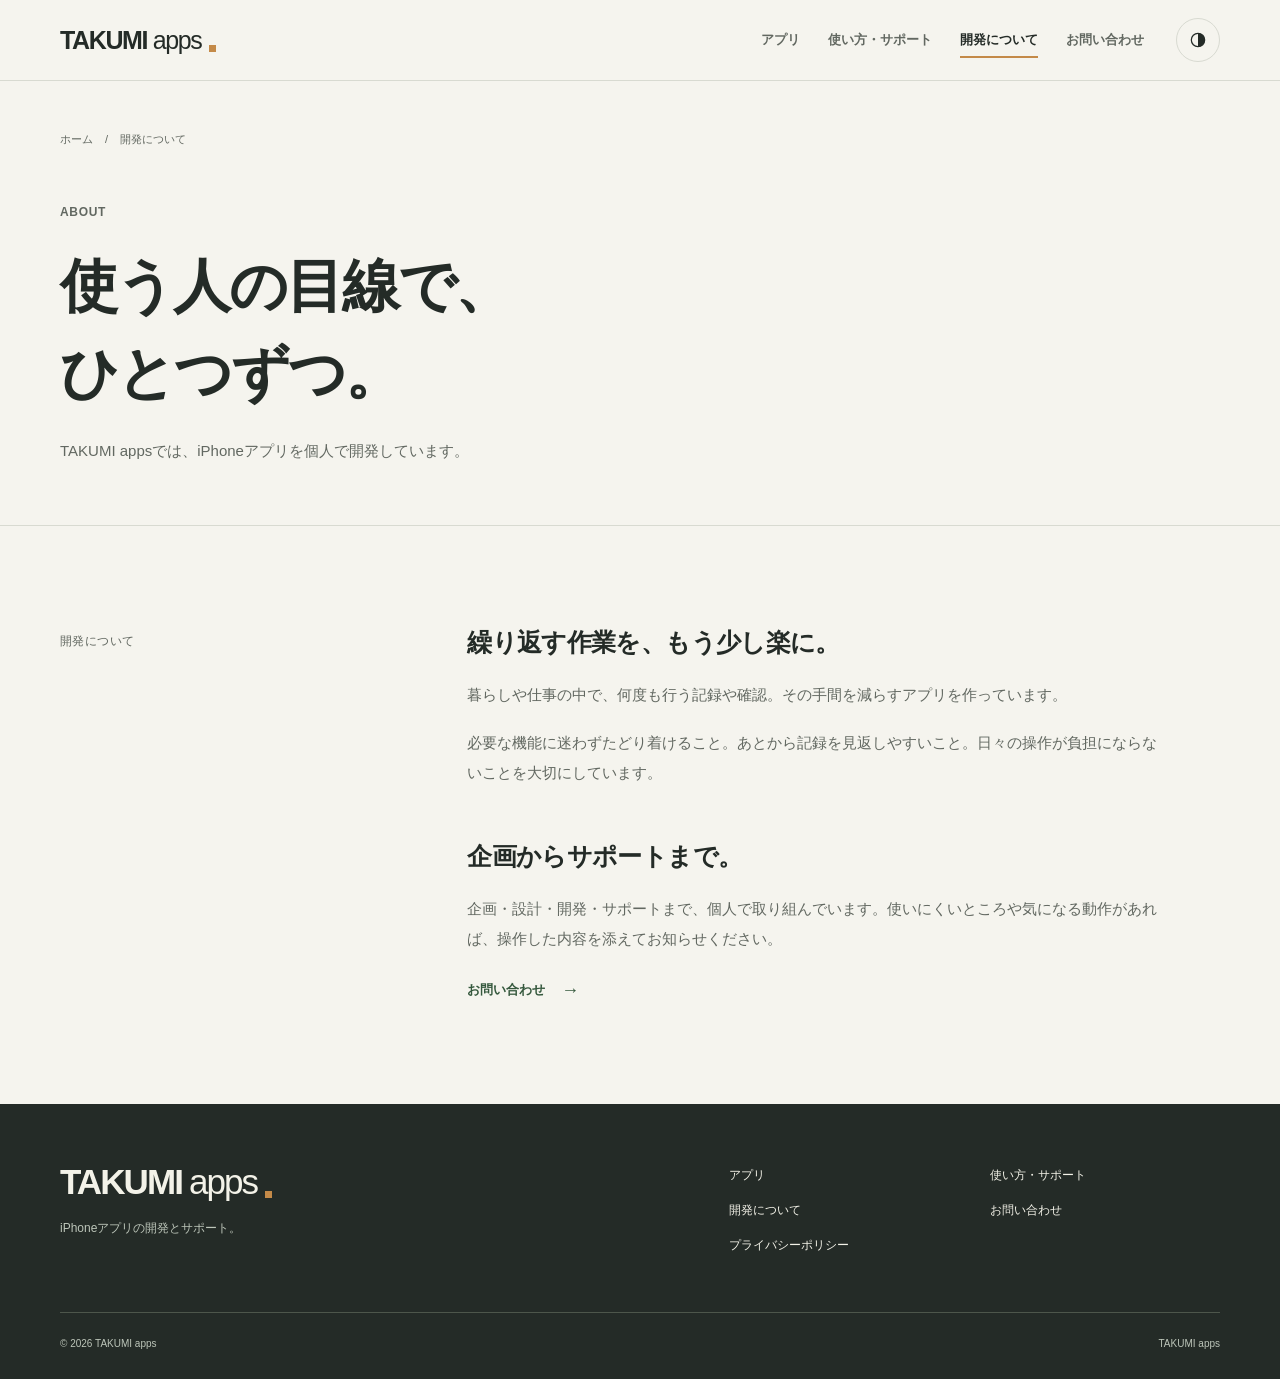
==== commit 890ffee2: "Refresh TAKUMI apps and add KuroNumberLog support" ====
--- a/about/index.html
+++ b/about/index.html
@@ -1,10 +1,10 @@
-<!doctype html><html lang="ja"><head>
-  <meta charset="utf-8"><meta name="viewport" content="width=device-width, initial-scale=1"><title>About | TAKUMI apps</title><meta name="description" content="日常を少し便利にするiPhoneアプリを個人で開発しています。"><link rel="canonical" href="https://2p94nzg5g9-pixel.github.io/about/">
-  <meta property="og:type" content="profile"><meta property="og:locale" content="ja_JP"><meta property="og:site_name" content="TAKUMI apps"><meta property="og:title" content="About | TAKUMI apps"><meta property="og:description" content="日常を少し便利にするiPhoneアプリを個人で開発しています。"><meta property="og:url" content="https://2p94nzg5g9-pixel.github.io/about/"><meta property="og:image" content="https://2p94nzg5g9-pixel.github.io/assets/images/og-image.png"><meta name="twitter:card" content="summary_large_image"><meta name="twitter:title" content="About | TAKUMI apps"><meta name="twitter:description" content="日常を少し便利にするiPhoneアプリを個人で開発しています。"><meta name="twitter:image" content="https://2p94nzg5g9-pixel.github.io/assets/images/og-image.png">
-  <meta name="theme-color" content="#f7f7f5"><link rel="icon" href="../assets/images/favicon.svg" type="image/svg+xml"><link rel="stylesheet" href="../assets/css/style.css"><script src="../assets/js/config.js" defer></script><script src="../assets/js/main.js" defer></script>
-</head><body>
-  <a class="skip-link" href="#main">本文へ移動</a><header class="site-header"><div class="header-inner container"><a class="brand" href="../" aria-label="ホームへ"><span class="brand-mark" aria-hidden="true">D</span><span data-site-name>TAKUMI apps</span></a><div class="header-actions"><button class="theme-toggle icon-button" type="button" data-theme-toggle aria-label="表示テーマを切り替える"><span aria-hidden="true">◐</span></button><button class="menu-toggle icon-button" type="button" data-menu-toggle aria-controls="site-nav" aria-expanded="false" aria-label="メニューを開く"><span></span><span></span><span></span></button></div><nav class="site-nav" id="site-nav" data-nav aria-label="メインナビゲーション"><a href="../#apps">Apps</a><a href="../support/">Support</a><a href="./" aria-current="page">About</a><a href="../contact/">Contact</a></nav></div></header>
-  <main id="main"><section class="page-hero"><div class="container page-hero-inner"><nav class="breadcrumbs" aria-label="パンくずリスト"><a href="../">Home</a><span aria-hidden="true">/</span><span>About</span></nav><p class="eyebrow">About</p><h1>日常に、<br>ちょうどいい道具を。</h1><p>日常を少し便利にするiPhoneアプリを個人で開発しています。機能を詰め込むより、迷わず使えて、必要なときにきちんと役立つことを大切にしています。</p></div></section>
-  <section class="section section-muted"><div class="content-shell prose"><div class="feature-grid"><article class="feature-card"><span class="feature-number">Developer</span><h2 style="font-size:1.5rem;margin-bottom:12px">個人開発</h2><p>企画から設計、開発、サポートまで、一貫して丁寧に取り組みます。</p></article><article class="feature-card"><span class="feature-number">iOS Apps</span><h2 style="font-size:1.5rem;margin-bottom:12px">iPhoneアプリ</h2><p>シンプルで使いやすい、暮らしに寄り添うアプリを開発しています。</p></article></div><h2>Contact</h2><p>アプリに関するお問い合わせ、不具合のご報告、ご要望はContactページからお送りください。</p><a class="button button-primary" href="../contact/">お問い合わせへ</a></div></section></main>
-  <footer class="site-footer"><div class="container footer-grid"><div><a class="brand footer-brand" href="../"><span class="brand-mark" aria-hidden="true">D</span><span data-site-name>TAKUMI apps</span></a><p>毎日を、少し便利に。</p></div><nav aria-label="フッターナビゲーション"><a href="../#apps">Apps</a><a href="../support/">Support</a><a href="../contact/">Contact</a><a href="./">About</a></nav></div><div class="container footer-bottom"><p>© <span data-current-year>2026</span> <span data-developer-name>TAKUMI apps</span></p><p>Made with care in Japan.</p></div></footer>
-</body></html>
+<!doctype html>
+<html lang="ja"><head><meta charset="utf-8"><meta name="viewport" content="width=device-width,initial-scale=1">
+<title>開発について｜TAKUMI apps</title><meta name="description" content="TAKUMI appsはiPhoneアプリを個人で企画・開発・サポートしています。"><link rel="canonical" href="https://2p94nzg5g9-pixel.github.io/about/">
+<meta property="og:type" content="website"><meta property="og:locale" content="ja_JP"><meta property="og:site_name" content="TAKUMI apps"><meta property="og:title" content="開発について｜TAKUMI apps"><meta property="og:description" content="TAKUMI appsはiPhoneアプリを個人で企画・開発・サポートしています。"><meta property="og:url" content="https://2p94nzg5g9-pixel.github.io/about/"><meta property="og:image" content="https://2p94nzg5g9-pixel.github.io/assets/images/og-image.png"><meta name="twitter:card" content="summary_large_image"><meta name="theme-color" content="#f5f4ee">
+<link rel="icon" href="../assets/images/favicon.svg" type="image/svg+xml"><link rel="stylesheet" href="../assets/css/style.css?v=20261101"><script src="../assets/js/config.js?v=20261101" defer></script><script src="../assets/js/main.js?v=20261101" defer></script></head>
+<body><a class="skip-link" href="#main">本文へ移動</a>
+<header class="site-header"><div class="header-inner container">
+<a class="brand" href="../" aria-label="TAKUMI apps ホーム"><span data-site-name>TAKUMI <span class="brand-light">apps</span></span><span class="brand-dot" aria-hidden="true"></span></a>
+<div class="header-actions"><button class="theme-toggle icon-button" type="button" data-theme-toggle aria-label="表示テーマを切り替える" title="表示テーマを切り替える"><svg aria-hidden="true" viewBox="0 0 24 24" width="20" height="20"><circle cx="12" cy="12" r="8" fill="none" stroke="currentColor" stroke-width="1.5"/><path d="M12 4a8 8 0 0 1 0 16Z" fill="currentColor"/></svg></button><button class="menu-toggle icon-button" type="button" data-menu-toggle aria-controls="site-nav" aria-expanded="false" aria-label="メニューを開く"><span></span><span></span><span></span></button></div>
+<nav class="site-nav" id="site-nav" data-nav aria-label="メインナビゲーション"><a href="../#apps">アプリ</a><a href="../support/">使い方・サポート</a><a href="../about/" aria-current="page">開発について</a><a href="../contact/">お問い合わせ</a></nav></div></header><main id="main"><section class="page-hero container"><nav class="breadcrumbs" aria-label="パンくずリスト"><a href="../">ホーム</a><span aria-hidden="true">/</span><span>開発について</span></nav><p class="kicker">ABOUT</p><h1>使う人の目線で、<br>ひとつずつ。</h1><p class="page-lead">TAKUMI appsでは、iPhoneアプリを個人で開発しています。</p></section><section class="section section-ruled"><div class="container editorial-grid"><p class="section-note">開発について</p><div class="prose"><h2>繰り返す作業を、もう少し楽に。</h2><p>暮らしや仕事の中で、何度も行う記録や確認。その手間を減らすアプリを作っています。</p><p>必要な機能に迷わずたどり着けること。あとから記録を見返しやすいこと。日々の操作が負担にならないことを大切にしています。</p><h2>企画からサポートまで。</h2><p>企画・設計・開発・サポートまで、個人で取り組んでいます。使いにくいところや気になる動作があれば、操作した内容を添えてお知らせください。</p><a class="text-link" href="../contact/">お問い合わせ <span aria-hidden="true">→</span></a></div></div></section></main><footer class="site-footer"><div class="container"><div class="footer-grid"><div><a class="brand footer-brand" href="../">TAKUMI <span class="brand-light">apps</span><span class="brand-dot" aria-hidden="true"></span></a><p>iPhoneアプリの開発とサポート。</p></div><nav aria-label="フッターナビゲーション"><a href="../#apps">アプリ</a><a href="../support/">使い方・サポート</a><a href="../about/">開発について</a><a href="../contact/">お問い合わせ</a><a href="../apps/kuronumberlog/privacy.html">プライバシーポリシー</a></nav></div><div class="footer-bottom"><p>© <span data-current-year>2026</span> <span data-developer-name>TAKUMI apps</span></p><a href="../">TAKUMI apps</a></div></div></footer></body></html>
--- a/assets/css/style.css
+++ b/assets/css/style.css
@@ -1,303 +1,21 @@
 @charset "UTF-8";
+:root{color-scheme:light;--background:#f5f4ee;--surface:#fffefa;--surface-raised:#ebeae3;--text-primary:#242b27;--text-secondary:#626861;--text-inverse:#f5f4ee;--border:#d8dad1;--border-strong:#a5afa1;--accent:#35583d;--accent-hover:#24412c;--accent-soft:#e7ecd9;--accent-warm:#c48a48;--focus:#59783b;--container-width:1160px;--header-height:80px;--font-sans:"Helvetica Neue",Arial,"Hiragino Kaku Gothic ProN","Hiragino Sans","Yu Gothic",Meiryo,sans-serif;--radius:8px;--radius-sm:5px;--radius-lg:12px;--shadow:0 10px 28px #18271e0c}
+[data-theme="dark"]{color-scheme:dark;--background:#1a201c;--surface:#222a24;--surface-raised:#29342c;--text-primary:#f2f1e7;--text-secondary:#bdc4b8;--text-inverse:#1a201c;--border:#424d41;--border-strong:#6e806a;--accent:#c1d6a8;--accent-hover:#d3e4bd;--accent-soft:#303e29;--accent-warm:#d9ab6f;--focus:#d3dfb1;--shadow:0 10px 28px #0002}
+@media(prefers-color-scheme:dark){:root:not([data-theme="light"]){color-scheme:dark;--background:#1a201c;--surface:#222a24;--surface-raised:#29342c;--text-primary:#f2f1e7;--text-secondary:#bdc4b8;--text-inverse:#1a201c;--border:#424d41;--border-strong:#6e806a;--accent:#c1d6a8;--accent-hover:#d3e4bd;--accent-soft:#303e29;--accent-warm:#d9ab6f;--focus:#d3dfb1;--shadow:0 10px 28px #0002}}
+*{box-sizing:border-box}html{scroll-behavior:smooth;scroll-padding-top:calc(var(--header-height) + 24px)}body{margin:0;min-width:320px;background:var(--background);color:var(--text-primary);font-family:var(--font-sans);font-size:16px;line-height:1.85;-webkit-font-smoothing:antialiased}img{display:block;max-width:100%;height:auto}a{color:inherit;text-decoration-thickness:1px;text-underline-offset:.24em}button,input,textarea{font:inherit}button,a{-webkit-tap-highlight-color:transparent}button{cursor:pointer}h1,h2,h3,p,figure{margin:0}h1,h2,h3{font-weight:700;letter-spacing:-.035em;line-height:1.45}h1{font-size:clamp(38px,5.4vw,68px)}h2{font-size:clamp(24px,3vw,36px)}h3{font-size:26px}p+p{margin-top:1em}:focus-visible{outline:3px solid var(--focus);outline-offset:5px}::selection{background:var(--accent);color:var(--background)}.container{width:min(calc(100% - 96px),var(--container-width));margin-inline:auto}.muted{color:var(--text-secondary)}.section{padding-block:96px}.section-ruled{border-top:1px solid var(--border)}.section-muted{background:var(--surface);border-block:1px solid var(--border)}.skip-link{position:fixed;z-index:999;left:16px;top:10px;padding:10px 18px;background:var(--text-primary);color:var(--background);transform:translateY(-160%)}.skip-link:focus{transform:none}
+/* A quiet wordmark and a compact, usable navigation. */
+.site-header{position:sticky;top:0;z-index:50;min-height:var(--header-height);background:var(--background);border-bottom:1px solid var(--border)}.header-inner{min-height:var(--header-height);display:flex;align-items:center;gap:24px}.brand{display:inline-flex;align-items:baseline;gap:7px;font-size:25px;font-weight:800;line-height:1;letter-spacing:-.055em;white-space:nowrap;text-decoration:none}.brand-light{font-weight:450}.brand-dot{display:inline-block;align-self:flex-end;width:7px;height:7px;margin:0 0 1px 1px;background:var(--accent-warm)}.site-nav{display:flex;align-items:center;gap:28px;margin-left:auto}.site-nav a{position:relative;padding:10px 0;font-size:13px;font-weight:600;text-decoration:none;color:var(--text-secondary)}.site-nav a:hover,.site-nav a[aria-current="page"]{color:var(--text-primary)}.site-nav a[aria-current="page"]:after{position:absolute;bottom:4px;left:0;right:0;height:2px;background:var(--accent-warm);content:""}.header-actions{order:3;display:flex;gap:4px;margin-left:8px}.icon-button{display:grid;place-items:center;width:44px;height:44px;padding:0;border:1px solid var(--border);border-radius:50%;background:transparent;color:var(--text-primary)}.icon-button:hover{background:var(--surface-raised)}.menu-toggle{display:none;align-content:center;gap:4px}.menu-toggle span{height:1.5px;width:16px;background:currentColor}.menu-toggle[aria-expanded="true"] span:first-child{transform:translateY(5.5px) rotate(45deg)}.menu-toggle[aria-expanded="true"] span:nth-child(2){opacity:0}.menu-toggle[aria-expanded="true"] span:last-child{transform:translateY(-5.5px) rotate(-45deg)}
+/* Home: an editorial introduction, then one real app. */
+.kicker,.eyebrow{display:flex;align-items:center;gap:12px;margin-bottom:22px;font-size:12px;font-weight:650;letter-spacing:.055em;color:var(--text-secondary)}.kicker>span:first-child{width:22px;height:2px;background:var(--accent-warm)}.intro{display:grid;grid-template-columns:1.65fr 1fr;gap:60px;padding-block:76px 68px;align-items:end}.intro h1{font-size:clamp(40px,4.75vw,62px);letter-spacing:-.045em;line-height:1.45}.intro-aside{padding-bottom:9px}.intro-aside>p:first-child{font-size:19px;font-weight:600;line-height:1.7;letter-spacing:.015em}.intro-aside .muted{margin-top:20px;font-size:14px}.intro-aside .text-link{margin-top:23px}.section-heading{display:flex;justify-content:space-between;align-items:baseline;gap:28px;margin-bottom:30px}.section-heading h2{display:flex;gap:17px;align-items:baseline;font-size:22px;letter-spacing:-.025em}.section-number{font-family:Arial,sans-serif;font-size:12px;font-weight:400;color:var(--text-secondary)}.section-note{font-size:12px;letter-spacing:.04em;color:var(--text-secondary)}.section-heading>p{color:var(--text-secondary);font-size:14px}.catalog{padding-top:24px;border-top:1px solid var(--border)}.app-showcase{display:grid;grid-template-columns:1.15fr .85fr;gap:36px;padding:52px 60px 0;background:var(--accent-soft);overflow:hidden;border-radius:3px}.app-copy{padding:4px 0 42px}.app-identity{display:flex;align-items:center;gap:17px;margin-bottom:32px}.app-icon{border-radius:16px;box-shadow:0 2px 5px #0001}.app-identity p{font-size:12px;color:var(--text-secondary);line-height:1.8}.app-identity p span{color:var(--text-primary)}.app-copy h3{font-size:33px;letter-spacing:-.045em;margin-bottom:13px}.app-tagline{font-size:26px;line-height:1.55;font-weight:600;letter-spacing:-.025em}.app-description{max-width:455px;margin-top:24px;font-size:14px;color:var(--text-secondary)}.app-features{list-style:none;padding:0;margin:26px 0 0;max-width:455px;font-size:12px}.app-features li{display:flex;gap:18px;padding:9px 0;border-top:1px solid color-mix(in srgb,var(--accent) 18%,transparent)}.app-features li:last-child{border-bottom:1px solid color-mix(in srgb,var(--accent) 18%,transparent)}.app-features li>span{min-width:75px;font-weight:650}.button-row{display:flex;gap:22px;align-items:center;flex-wrap:wrap;margin-top:28px}.button{display:inline-flex;gap:24px;align-items:center;justify-content:center;min-height:50px;padding:14px 22px;border:1px solid transparent;border-radius:4px;font-size:13px;font-weight:650;line-height:1.4;text-decoration:none;transition:background-color .16s ease,color .16s ease,border-color .16s ease}.button-primary{background:var(--text-primary);color:var(--background)}.button-primary:hover{background:var(--accent);color:var(--background)}.button-secondary{border-color:var(--border-strong);background:transparent;color:var(--text-primary)}.button-secondary:hover{border-color:var(--text-primary);background:var(--surface)}.button-light{background:var(--surface);color:var(--text-primary)}.text-link{display:inline-flex;align-items:center;gap:16px;width:fit-content;font-size:13px;font-weight:650;text-decoration:none}.text-link:hover{text-decoration:underline;text-underline-offset:5px}.text-link>span{font-size:18px}.app-price{margin-top:16px;font-size:11px;color:var(--text-secondary)}.app-price>span{margin-inline:7px}.app-preview{align-self:end;justify-self:center;width:300px;max-width:100%;padding:8px 0 0}.preview-label{display:flex;align-items:center;gap:8px;font-size:10px;margin-bottom:16px;color:var(--text-secondary)}.preview-label-en{margin-left:auto;font-family:Arial,sans-serif;font-size:9px;letter-spacing:.14em}.status-dot{width:5px;height:5px;border-radius:50%;background:var(--accent)}.device{overflow:hidden;border:6px solid #2b302c;border-bottom-width:0;border-radius:38px 38px 0 0;background:#f7f7f0;box-shadow:10px 0 25px #19241a13}.device img{width:100%;height:auto}.app-preview figcaption{position:absolute;left:-9999px;width:1px;height:1px;overflow:hidden}
+.screen-stories{display:grid;grid-template-columns:1fr 1fr;gap:28px}.screen-story{display:grid;grid-template-columns:1.12fr .88fr;align-items:start;gap:20px;overflow:hidden;min-height:460px;border-top:1px solid var(--border);padding:30px 0 0}.story-copy{padding-top:5px}.story-index{display:block;font-size:11px;color:var(--text-secondary);margin-bottom:22px;letter-spacing:.035em}.story-copy h3{font-size:25px;line-height:1.6}.story-copy p{font-size:13px;line-height:1.9;color:var(--text-secondary);margin-top:18px}.story-copy .text-link{font-size:12px;margin-top:23px;gap:8px}.story-image{align-self:end;max-height:410px;overflow:hidden;border:1px solid var(--border);border-bottom:0;border-radius:20px 20px 0 0;background:#f6f7f1}.story-image img{width:100%}.sample-note{font-size:10px;color:var(--text-secondary);margin-top:18px}.support-section{background:var(--surface);padding-block:88px;border-block:1px solid var(--border)}.support-layout{display:grid;grid-template-columns:1fr 1.05fr;gap:100px}.support-layout h2{font-size:36px;line-height:1.6;margin-bottom:22px}.support-layout .muted{font-size:14px}.support-links{border-top:1px solid var(--border)}.support-links>a{display:flex;align-items:center;justify-content:space-between;gap:24px;padding:23px 4px;border-bottom:1px solid var(--border);font-weight:600;font-size:17px;text-decoration:none}.support-links>a:hover{color:var(--accent)}.support-links>a>span:last-child{font-size:22px}.support-links small{display:block;font-size:9px;letter-spacing:.12em;font-family:Arial,sans-serif;color:var(--text-secondary);margin-bottom:4px;font-weight:400}
+/* Shared inner pages and documents. */
+.page-hero{padding-block:48px 60px}.page-hero:not(.container){padding:48px 0 60px}.page-hero-inner{max-width:var(--container-width)}.breadcrumbs{display:flex;gap:12px;align-items:center;flex-wrap:wrap;color:var(--text-secondary);font-size:11px;margin-bottom:52px}.breadcrumbs a{text-decoration:none}.breadcrumbs a:hover{text-decoration:underline}.page-hero h1{font-size:clamp(35px,4.8vw,58px);line-height:1.5;letter-spacing:-.035em;margin-bottom:20px}.page-hero .kicker,.page-hero .eyebrow{margin-bottom:18px}.page-lead,.page-hero-inner>p:not(.eyebrow){max-width:700px;color:var(--text-secondary);font-size:15px;line-height:1.95}.content-shell{width:min(calc(100% - 96px),800px);margin-inline:auto}.prose{font-size:15px;line-height:2}.prose h2{font-size:24px;margin:48px 0 18px;line-height:1.6;letter-spacing:-.025em}.prose h2:first-child{margin-top:0}.prose h3{font-size:19px;margin:32px 0 14px}.prose p{margin-bottom:18px;color:var(--text-secondary)}.prose p:last-child{margin-bottom:0}.prose ul,.prose ol{padding-left:1.4em;color:var(--text-secondary)}.prose li+li{margin-top:9px}.prose a:not(.button){color:var(--accent)}.prose strong{color:var(--text-primary);font-weight:650}.meta-line{display:flex;gap:12px 28px;flex-wrap:wrap;margin-top:22px;font-size:12px;color:var(--text-secondary)}.policy-summary,.policy-contact{padding:26px;border-left:3px solid var(--accent);background:var(--accent-soft);margin-bottom:30px}.policy-toc{padding:20px 26px;background:var(--background);border:1px solid var(--border);margin:32px 0 46px}.policy-toc ol{margin:0}.policy-toc a{font-size:14px}.editorial-grid{display:grid;grid-template-columns:1fr 2.2fr;gap:65px}.editorial-grid>.section-note{padding-top:8px}.editorial-grid .prose{max-width:700px}.editorial-grid .prose h2{font-size:25px}.support-catalog{padding-block:0 20px}.support-app-card{display:flex;align-items:center;gap:30px;border-block:1px solid var(--border);padding:36px 0;text-decoration:none}.support-app-card img{border-radius:19px;flex-shrink:0}.support-app-card h2{font-size:27px;margin:5px 0 10px}.support-app-card p:not(.section-note){font-size:14px;color:var(--text-secondary);margin-bottom:16px}.support-app-card:hover .text-link{text-decoration:underline}.topic-links{display:flex;flex-wrap:wrap;gap:0 26px;padding:25px 0}.topic-links a{color:var(--text-secondary);font-size:13px}.contact-strip{display:flex;gap:30px;justify-content:space-between;align-items:center;padding:36px 0;border-block:1px solid var(--border)}.contact-strip h2{font-size:24px;margin-bottom:10px}.contact-strip p{color:var(--text-secondary);font-size:14px}.contact-strip .button{flex-shrink:0}.contact-layout{display:grid;grid-template-columns:1fr 1fr;gap:70px}.contact-main{padding:32px;background:var(--accent-soft);align-self:start}.email-address{display:block;width:fit-content;max-width:100%;overflow-wrap:anywhere;font-size:clamp(19px,2.6vw,30px);letter-spacing:-.035em;font-weight:600;text-decoration:none;margin:20px 0}.email-address:hover{text-decoration:underline}.contact-main p:not(.section-note){font-size:12px;color:var(--text-secondary)}.contact-main .button{margin-top:26px}.contact-help{display:flex;margin-top:20px;font-size:12px}.contact-guide h2{font-size:24px;margin-bottom:25px}.check-list{list-style:none;padding:0;margin:0 0 25px}.check-list li{padding:13px 0;border-top:1px solid var(--border);font-size:14px}.check-list li:last-child{border-bottom:1px solid var(--border)}.notice{font-size:12px;color:var(--text-secondary);line-height:1.9;margin-bottom:24px}.contact-guide .text-link{font-size:12px}.support-hero{padding-bottom:48px}.support-product{display:flex;align-items:center;gap:17px;margin-bottom:27px}.support-product img{border-radius:15px}.support-product .kicker{margin:0;font-size:11px}.support-document{max-width:930px;padding-bottom:100px}.support-document>p:first-child{display:none}.support-document>nav{padding:22px 0;border-block:1px solid var(--border);margin-bottom:60px}.support-document>nav ul{display:flex;gap:12px 27px;flex-wrap:wrap;list-style:none;margin:0;padding:0}.support-document>nav a{font-size:13px;text-decoration:none;font-weight:600}.support-document>nav a:hover{text-decoration:underline}.support-document>section{margin-top:66px}.support-document>section>h2{margin-bottom:26px;padding-bottom:15px;border-bottom:2px solid var(--text-primary);font-size:27px}.support-document>section>p,.support-document>section>ol{font-size:14px;line-height:2;color:var(--text-secondary);max-width:800px}.support-document>section>ol{padding-left:1.6em;margin:25px 0}.support-document li{padding-left:6px;margin-bottom:13px}.support-document aside{border-left:3px solid var(--accent);padding:17px 22px;background:var(--accent-soft);font-size:12px;line-height:1.95;color:var(--text-secondary);margin-top:28px}.support-document aside p{margin:0}.support-document details,.faq-item{border-bottom:1px solid var(--border)}.support-document summary,.faq-item summary{display:flex;align-items:baseline;justify-content:space-between;gap:24px;padding:22px 0;font-size:15px;font-weight:600;line-height:1.8;cursor:pointer;list-style:none}.support-document summary::-webkit-details-marker,.faq-item summary::-webkit-details-marker{display:none}.support-document summary:after,.faq-item summary:after{content:"+";font-size:24px;line-height:1;color:var(--text-secondary);font-family:Arial,sans-serif;font-weight:400;flex-shrink:0}.support-document details[open]>summary:after,.faq-item[open]>summary:after{content:"−"}.support-document details[open]>summary{color:var(--accent)}.support-document details>p,.faq-answer{font-size:14px;line-height:2;color:var(--text-secondary);max-width:800px;margin:0 0 18px;padding-right:32px}.support-document details>p:last-child{margin-bottom:26px}.support-document #contact>p{margin-bottom:20px}.support-document #contact>p a[href^="mailto:"]{font-size:22px;letter-spacing:-.025em;color:var(--text-primary);overflow-wrap:anywhere}.support-document #contact>p:last-child{display:flex;flex-wrap:wrap;gap:8px;font-size:12px}.support-document #contact>p:last-child a{white-space:nowrap}
+/* Older public URLs retain their original app-specific content. */
+.faq-list{margin-top:20px}.faq-item summary{padding:21px 0}.faq-answer p{margin:0 0 16px}.report-grid,.feature-grid{display:grid;grid-template-columns:repeat(2,1fr);gap:24px;margin:28px 0}.report-grid>div,.feature-card{padding:20px;border-top:1px solid var(--border)}.feature-number{color:var(--text-secondary);font-size:12px}.email-card{padding:30px;background:var(--accent-soft);margin-top:40px}.error-page{padding-block:90px 120px;min-height:60vh}.error-code{font-size:100px;color:var(--text-secondary);line-height:1.1;font-weight:500;letter-spacing:-.08em}.error-page h1{font-size:32px;margin:28px 0 18px}.error-page>p:not(.error-code){color:var(--text-secondary)}
+.site-footer{padding:60px 0 25px;background:#242b27;color:#f3f2e8}.footer-grid{display:grid;grid-template-columns:1.2fr 1fr;gap:80px;padding-bottom:56px}.footer-brand{font-size:35px;margin-bottom:18px}.footer-grid p{color:#bcc5b9;font-size:12px}.footer-grid nav{display:grid;grid-template-columns:1fr 1fr;gap:13px 30px;align-content:start;font-size:12px}.footer-grid nav a{text-decoration:none}.footer-grid nav a:hover{text-decoration:underline}.footer-bottom{display:flex;justify-content:space-between;gap:20px;padding-top:22px;border-top:1px solid #4d564b;color:#bcc5b9;font-size:10px}.footer-bottom p{margin:0}.footer-bottom a{text-decoration:none}
+@media(max-width:1050px){.container{width:calc(100% - 64px)}.site-nav{gap:20px}.header-inner{gap:16px}.app-showcase{padding:42px 38px 0;gap:25px;grid-template-columns:1.2fr .8fr}.app-copy h3{font-size:29px}.app-tagline{font-size:23px}.app-preview{width:265px}.app-description{font-size:13px}.app-features{font-size:11px}.app-features li{gap:10px}.app-features li>span{min-width:65px}.app-showcase .button-row{gap:18px}.app-showcase .button{padding:14px 18px;font-size:12px;gap:16px}.app-showcase .text-link{font-size:12px}.intro{gap:40px}.intro-aside>p:first-child{font-size:17px}.support-layout{gap:60px}.screen-story{display:block;position:relative;min-height:560px}.story-copy{position:relative;z-index:1;width:67%}.story-image{position:absolute;width:44%;right:0;bottom:0;max-height:280px}.story-copy h3{font-size:25px}.story-copy p{font-size:13px}.story-copy .text-link{margin-top:18px}.contact-layout{gap:40px}.contact-main{padding:25px}}
+@media(max-width:820px){:root{--header-height:68px}.container{width:calc(100% - 40px)}.header-inner{flex-wrap:wrap;gap:0}.brand{font-size:23px}.header-actions{margin-left:auto}.menu-toggle{display:grid}.site-nav{display:none;order:4;width:100%;margin:0;padding:14px 0 20px;border-top:1px solid var(--border)}.site-nav.is-open{display:grid;gap:0}.site-nav a{font-size:15px;padding:11px 0;min-height:46px}.site-nav a[aria-current="page"]:after{display:none}.intro{grid-template-columns:1fr;gap:32px;padding:48px 0}.intro h1{font-size:clamp(35px,6.4vw,48px);line-height:1.5}.intro-aside{display:grid;grid-template-columns:1fr 1fr;gap:14px 30px;padding:0}.intro-aside>p:first-child{font-size:16px}.intro-aside .muted{margin:0;font-size:12px}.intro-aside .text-link{margin:0;grid-column:2}.intro .kicker{font-size:10px;margin-bottom:20px}.catalog{padding-top:23px}.section-heading{margin-bottom:22px;gap:16px}.section-heading h2{font-size:20px;gap:12px}.section-heading .section-note{font-size:10px}.app-showcase{padding:35px 30px 0;grid-template-columns:1.1fr .9fr;gap:25px}.app-identity{gap:12px;margin-bottom:25px}.app-identity img{width:52px;height:52px;border-radius:12px}.app-identity p{font-size:10px}.app-copy h3{font-size:25px}.app-tagline{font-size:20px}.app-features{font-size:11px}.app-features li{display:block;padding:9px 0}.app-features li>span{display:block;font-size:10px;margin-bottom:2px}.app-description{font-size:12px;margin-top:18px}.app-preview{width:240px}.device{border-width:5px;border-bottom-width:0;border-radius:31px 31px 0 0}.preview-label{font-size:9px;gap:5px}.preview-label-en{display:none}.app-showcase .button-row{gap:14px}.app-showcase .button{min-height:47px;font-size:12px;padding:12px 15px}.app-price{font-size:10px}.section{padding-block:64px}.support-section{padding-block:62px}.support-layout{grid-template-columns:1fr;gap:34px}.support-layout h2{font-size:32px;margin-bottom:14px}.support-layout .muted{font-size:13px}.support-links>a{font-size:17px;padding:20px 0}.screen-stories{gap:24px}.screen-story{min-height:575px;padding-top:23px}.story-copy{width:90%}.story-index{margin-bottom:15px}.story-copy h3{font-size:23px}.story-copy p{font-size:12px}.story-image{width:52%;max-height:255px}.page-hero,.page-hero:not(.container){padding-block:30px 45px}.breadcrumbs{margin-bottom:35px;font-size:10px;gap:9px}.page-hero h1{font-size:38px}.page-lead,.page-hero-inner>p:not(.eyebrow){font-size:14px}.content-shell{width:calc(100% - 40px)}.editorial-grid{grid-template-columns:1fr;gap:28px}.editorial-grid .prose h2{font-size:22px}.contact-layout{grid-template-columns:1fr;gap:45px}.contact-main{padding:28px}.contact-main .email-address{font-size:30px}.contact-guide h2{font-size:22px}.contact-strip{align-items:flex-start;flex-direction:column;gap:22px}.contact-strip h2{font-size:23px}.support-product{gap:15px;margin-bottom:22px}.support-product img{width:54px;height:54px;border-radius:13px}.support-document{padding-bottom:65px}.support-document>nav{margin-bottom:44px}.support-document>nav ul{gap:13px 22px}.support-document>section{margin-top:48px}.support-document>section>h2{font-size:24px;margin-bottom:20px}.support-document summary{font-size:14px;gap:15px;padding-block:20px}.support-document details>p{font-size:13px;padding-right:15px}.support-document>section>p,.support-document>section>ol{font-size:13px}.support-document aside{font-size:11px;padding:16px}.prose{font-size:14px}.prose h2{font-size:22px}.footer-grid{gap:35px;padding-bottom:36px}.footer-brand{font-size:28px}.footer-grid nav{font-size:11px;gap:13px 20px}.site-footer{padding-top:45px}.footer-bottom{font-size:9px}}
+@media(max-width:580px){.intro{padding-block:38px}.intro h1{font-size:35px;letter-spacing:-.05em}.intro-aside{display:block}.intro-aside>p:first-child{display:none}.intro-aside .muted{font-size:13px;line-height:1.9}.intro-aside .text-link{display:inline-flex;margin-top:15px;font-size:12px}.desktop-break{display:none}.section-heading{flex-wrap:wrap}.section-heading h2{font-size:18px}.section-heading>p{font-size:12px}.section-note{font-size:10px}.app-showcase{display:flex;flex-direction:column;padding:28px 24px 0;gap:28px}.app-copy{padding-bottom:0}.app-identity{margin-bottom:24px}.app-identity img{width:54px;height:54px}.app-identity p{font-size:11px}.app-copy h3{font-size:29px;margin-bottom:13px}.app-tagline{font-size:23px}.app-description{font-size:13px;margin-top:20px}.app-features{margin-top:20px;font-size:11px}.app-features li{display:flex;gap:12px;padding:10px 0}.app-features li>span{display:inline-block;min-width:65px;font-size:10px;margin-bottom:0}.app-showcase .button-row{align-items:flex-start;gap:16px;flex-direction:column;margin-top:23px}.app-showcase .button{font-size:13px;width:100%;justify-content:space-between;padding:14px 19px}.app-showcase .text-link{font-size:12px}.app-price{margin-top:15px;font-size:10px}.app-preview{width:260px;align-self:center}.preview-label{font-size:9px;margin-bottom:12px}.preview-label-en{display:block;font-size:8px}.device{border-radius:33px 33px 0 0}.screen-stories{display:block}.screen-story{display:grid;grid-template-columns:1fr .8fr;gap:22px;min-height:0;padding:25px 0 0;margin-bottom:35px}.story-copy{width:100%;padding-bottom:23px}.story-index{font-size:9px;margin-bottom:15px}.story-copy h3{font-size:20px}.story-copy p{font-size:13px;line-height:1.95;margin-top:13px}.story-copy .text-link{font-size:12px;gap:6px;margin-top:15px;line-height:1.8}.story-image{position:static;width:100%;max-height:280px;border-radius:15px 15px 0 0}.sample-note{font-size:9px;margin-top:-14px}.support-layout h2{font-size:29px}.support-links>a{font-size:15px}.section{padding-block:53px}.page-hero h1{font-size:34px}.page-lead{font-size:13px}.support-app-card{align-items:flex-start;gap:18px;padding-block:28px}.support-app-card img{width:58px;height:58px;border-radius:13px}.support-app-card h2{font-size:22px;line-height:1.6}.support-app-card p:not(.section-note){font-size:12px}.support-app-card .text-link{font-size:12px}.topic-links{gap:13px 20px;padding-block:22px}.topic-links a{font-size:12px}.contact-main{padding:25px 22px}.contact-main .email-address{font-size:24px}.contact-main .button{font-size:12px}.contact-guide h2{font-size:21px}.check-list li{font-size:13px}.contact-strip p{font-size:12px}.support-product .kicker{font-size:10px}.support-document>nav a{font-size:12px}.support-document>nav ul{gap:12px 20px}.support-document>section>h2{font-size:22px}.support-document summary{font-size:13px}.support-document>section>p,.support-document>section>ol{font-size:13px}.support-document #contact>p a[href^="mailto:"]{font-size:20px}.support-document #contact>p:last-child{font-size:10px;gap:7px}.footer-grid{grid-template-columns:1fr;gap:25px}.footer-grid nav{grid-template-columns:1fr 1fr;font-size:12px;gap:13px 18px}.footer-brand{font-size:30px}.footer-bottom>a{display:none}.meta-line{font-size:11px;gap:6px}.prose h2{font-size:20px}.report-grid,.feature-grid{grid-template-columns:1fr}.error-code{font-size:80px}.error-page h1{font-size:27px}.error-page{padding-block:60px 80px}}
+@media(prefers-reduced-motion:reduce){html{scroll-behavior:auto}*,*:before,*:after{animation:none!important;transition:none!important}}
 
-:root {
-  color-scheme: light dark;
-  --background: #f7f7f5;
-  --surface: #ffffff;
-  --surface-raised: #fbfbfa;
-  --text-primary: #171816;
-  --text-secondary: #62645e;
-  --text-inverse: #f9faf7;
-  --border: #dedfd9;
-  --border-strong: #c9cbc4;
-  --accent: #1f5545;
-  --accent-hover: #174437;
-  --accent-soft: #e2eee8;
-  --accent-warm: #ee7358;
-  --focus: #2f7b64;
-  --shadow: 0 24px 70px rgba(31, 39, 35, 0.08);
-  --radius-sm: 10px;
-  --radius: 18px;
-  --radius-lg: 28px;
-  --container-width: 1160px;
-  --header-height: 68px;
-  --font-sans: -apple-system, BlinkMacSystemFont, "Hiragino Sans", "Yu Gothic", YuGothic, "Noto Sans JP", sans-serif;
-}
-
-[data-theme="dark"] {
-  --background: #101210;
-  --surface: #171a18;
-  --surface-raised: #1c201d;
-  --text-primary: #f2f3ef;
-  --text-secondary: #a9ada5;
-  --text-inverse: #101210;
-  --border: #30342f;
-  --border-strong: #444a43;
-  --accent: #8dcbb6;
-  --accent-hover: #a8dbc9;
-  --accent-soft: #203a31;
-  --accent-warm: #f28b72;
-  --focus: #94d8c0;
-  --shadow: 0 24px 70px rgba(0, 0, 0, 0.28);
-}
-
-* { box-sizing: border-box; }
-html { scroll-behavior: smooth; scroll-padding-top: calc(var(--header-height) + 20px); }
-body { margin: 0; min-width: 320px; overflow-x: hidden; background: var(--background); color: var(--text-primary); font-family: var(--font-sans); font-size: 16px; line-height: 1.75; -webkit-font-smoothing: antialiased; }
-img { display: block; max-width: 100%; height: auto; }
-a { color: inherit; text-decoration-thickness: 1px; text-underline-offset: .2em; }
-button, input, textarea { font: inherit; }
-button, a { -webkit-tap-highlight-color: transparent; }
-:focus-visible { outline: 3px solid var(--focus); outline-offset: 4px; border-radius: 4px; }
-::selection { background: var(--accent-soft); color: var(--text-primary); }
-
-.skip-link { position: fixed; z-index: 999; top: 8px; left: 8px; transform: translateY(-150%); padding: 10px 16px; border-radius: 8px; background: var(--text-primary); color: var(--background); }
-.skip-link:focus { transform: translateY(0); }
-.container { width: min(calc(100% - 40px), var(--container-width)); margin-inline: auto; }
-.section { padding: 112px 0; }
-.section-muted { background: var(--surface); border-block: 1px solid var(--border); }
-.eyebrow { margin: 0 0 14px; color: var(--accent); font-size: .75rem; font-weight: 700; letter-spacing: .14em; line-height: 1.4; text-transform: uppercase; }
-h1, h2, h3 { margin-top: 0; line-height: 1.18; letter-spacing: -.04em; }
-h1 { margin-bottom: 28px; font-size: clamp(3.25rem, 8.4vw, 7.5rem); font-weight: 680; }
-h1 span { color: var(--accent); }
-h2 { margin-bottom: 24px; font-size: clamp(2rem, 4vw, 3.7rem); font-weight: 650; }
-h3 { margin-bottom: 16px; font-size: clamp(1.65rem, 2.4vw, 2.5rem); }
-p { margin-top: 0; }
-
-.site-header { position: sticky; z-index: 100; top: 0; min-height: var(--header-height); border-bottom: 1px solid color-mix(in srgb, var(--border) 78%, transparent); background: color-mix(in srgb, var(--background) 86%, transparent); backdrop-filter: blur(18px); -webkit-backdrop-filter: blur(18px); }
-.header-inner { display: flex; align-items: center; min-height: var(--header-height); }
-.brand { display: inline-flex; align-items: center; gap: 10px; font-size: .92rem; font-weight: 700; letter-spacing: -.01em; text-decoration: none; }
-.brand-mark { display: grid; width: 31px; height: 31px; place-items: center; border-radius: 9px; background: var(--text-primary); color: var(--background); font-size: .78rem; font-weight: 800; }
-.site-nav { display: flex; align-items: center; gap: 34px; margin-left: auto; }
-.site-nav a { color: var(--text-secondary); font-size: .84rem; font-weight: 600; text-decoration: none; transition: color .2s ease; }
-.site-nav a:hover, .site-nav a[aria-current="page"] { color: var(--text-primary); }
-.header-actions { display: flex; align-items: center; gap: 6px; margin-left: 28px; order: 3; }
-.icon-button { display: grid; width: 38px; height: 38px; padding: 0; place-items: center; border: 1px solid transparent; border-radius: 50%; background: transparent; color: var(--text-primary); cursor: pointer; }
-.icon-button:hover { background: var(--surface); border-color: var(--border); }
-.menu-toggle { display: none; gap: 4px; }
-.menu-toggle span { display: block; width: 17px; height: 1.5px; background: currentColor; transition: transform .2s ease, opacity .2s ease; }
-.menu-toggle[aria-expanded="true"] span:first-child { transform: translateY(5.5px) rotate(45deg); }
-.menu-toggle[aria-expanded="true"] span:nth-child(2) { opacity: 0; }
-.menu-toggle[aria-expanded="true"] span:last-child { transform: translateY(-5.5px) rotate(-45deg); }
-
-.hero { min-height: calc(100svh - var(--header-height)); display: grid; align-items: center; padding: 80px 0 92px; }
-.hero-grid { display: grid; grid-template-columns: minmax(0, 1.25fr) minmax(280px, .75fr); align-items: center; gap: 70px; }
-.hero-lead { max-width: 570px; margin-bottom: 38px; color: var(--text-secondary); font-size: clamp(1.08rem, 1.7vw, 1.35rem); }
-.hero-object { display: flex; justify-content: center; }
-.app-icon-stage { position: relative; display: grid; width: min(100%, 390px); aspect-ratio: 4 / 5; place-items: center; overflow: hidden; border: 1px solid var(--border); border-radius: 42px; background: var(--surface); box-shadow: var(--shadow); }
-.app-icon-stage::before { position: absolute; width: 210px; height: 210px; border: 1px solid var(--border); border-radius: 50%; content: ""; }
-.app-icon-stage img { position: relative; z-index: 1; border-radius: 38px; box-shadow: 0 14px 40px rgba(20, 45, 37, .16); }
-.brand-stage-mark { position: relative; z-index: 1; display: grid; width: 150px; height: 150px; place-items: center; border-radius: 38px; background: var(--text); color: var(--background); font-size: 4.5rem; font-weight: 800; box-shadow: 0 14px 40px rgba(20, 45, 37, .16); }
-.stage-label { position: absolute; bottom: 27px; color: var(--text-secondary); font-size: .64rem; font-weight: 700; letter-spacing: .2em; }
-
-.button { display: inline-flex; min-height: 50px; align-items: center; justify-content: center; gap: 10px; padding: 12px 22px; border: 1px solid transparent; border-radius: 999px; font-size: .9rem; font-weight: 700; line-height: 1.2; text-decoration: none; transition: background-color .2s ease, border-color .2s ease, transform .2s ease; }
-.button:hover { transform: translateY(-1px); }
-.button-primary { background: var(--text-primary); color: var(--background); }
-.button-primary:hover { background: var(--accent); color: var(--text-inverse); }
-.button-secondary { border-color: var(--border-strong); background: transparent; color: var(--text-primary); }
-.button-secondary:hover { border-color: var(--text-primary); }
-.button-light { background: #f8faf7; color: #17251f; }
-.button-light:hover { background: #ffffff; }
-.button.is-placeholder { opacity: .62; }
-.button-row { display: flex; flex-wrap: wrap; gap: 12px; margin-top: 30px; }
-.text-link { color: var(--accent); font-weight: 700; text-decoration: none; }
-.text-link:hover { text-decoration: underline; }
-
-.section-heading { display: grid; grid-template-columns: 1fr 1fr; align-items: end; gap: 50px; margin-bottom: 54px; }
-.section-heading h2 { margin-bottom: 0; }
-.section-heading > p { max-width: 470px; margin: 0 0 4px auto; color: var(--text-secondary); }
-.app-catalog-grid { display: grid; grid-template-columns: repeat(auto-fill, minmax(min(100%, 330px), 330px)); gap: 18px; }
-.app-select-card { display: block; overflow: hidden; border: 1px solid var(--border); border-radius: var(--radius); background: var(--surface); text-decoration: none; transition: border-color .2s ease, box-shadow .2s ease, transform .2s ease; }
-.app-select-card:hover { border-color: var(--accent); box-shadow: var(--shadow); transform: translateY(-3px); }
-.app-select-card:focus-visible { border-color: var(--focus); }
-.app-select-visual { position: relative; display: grid; aspect-ratio: 16 / 10; place-items: center; overflow: hidden; border-bottom: 1px solid var(--border); background: var(--accent-soft); }
-.app-select-visual::before { position: absolute; width: 190px; height: 190px; border: 1px solid color-mix(in srgb, var(--accent) 18%, transparent); border-radius: 50%; content: ""; }
-.app-select-visual img { position: relative; z-index: 1; border-radius: 25px; box-shadow: 0 13px 35px rgba(24, 58, 47, .18); }
-.app-select-content { padding: 27px 28px 30px; }
-.app-select-content h3 { margin-bottom: 10px; font-size: 1.65rem; }
-.app-select-content > p:not(.tag) { margin-bottom: 26px; color: var(--text-secondary); }
-.app-select-action { color: var(--accent); font-size: .9rem; font-weight: 700; }
-.empty-state { max-width: 720px; padding: clamp(32px, 6vw, 60px); border: 1px solid var(--border); border-radius: var(--radius); background: var(--surface); }
-.empty-state h2, .empty-state h3 { margin-bottom: 12px; }
-.empty-state > :last-child { margin-bottom: 0; color: var(--text-secondary); }
-.tag { display: inline-flex; margin-bottom: 25px; padding: 7px 12px; border-radius: 999px; background: var(--accent-soft); color: var(--accent); font-size: .72rem; font-weight: 700; }
-.message-grid { display: grid; grid-template-columns: .6fr 1.4fr; gap: 70px; }
-.message-grid > div { max-width: 700px; }
-.message-grid p:not(.eyebrow) { margin-bottom: 30px; color: var(--text-secondary); font-size: 1.08rem; }
-.support-panel { display: flex; align-items: flex-end; justify-content: space-between; gap: 50px; padding: clamp(34px, 6vw, 70px); border-radius: var(--radius-lg); background: #193f34; color: #f6faf7; }
-.support-panel .eyebrow { color: #9ed1bf; }
-.support-panel h2 { margin-bottom: 14px; }
-.support-panel p:not(.eyebrow) { margin-bottom: 0; color: #c6d9d2; }
-
-.site-footer { padding: 76px 0 30px; border-top: 1px solid var(--border); }
-.footer-grid { display: grid; grid-template-columns: 1fr 1fr; gap: 50px; padding-bottom: 65px; }
-.footer-brand { margin-bottom: 16px; }
-.footer-grid p { color: var(--text-secondary); font-size: .9rem; }
-.footer-grid nav { display: grid; grid-template-columns: repeat(2, minmax(100px, 1fr)); gap: 15px 30px; justify-self: end; width: min(100%, 350px); }
-.footer-grid nav a { color: var(--text-secondary); font-size: .88rem; text-decoration: none; }
-.footer-grid nav a:hover { color: var(--text-primary); }
-.footer-bottom { display: flex; justify-content: space-between; gap: 20px; padding-top: 26px; border-top: 1px solid var(--border); color: var(--text-secondary); font-size: .75rem; }
-.footer-bottom p { margin: 0; }
-
-.reveal { animation: reveal .7s cubic-bezier(.22,1,.36,1) both; }
-.reveal-delay { animation-delay: .12s; }
-@keyframes reveal { from { opacity: 0; transform: translateY(18px); } to { opacity: 1; transform: translateY(0); } }
-
-@media (prefers-color-scheme: dark) {
-  :root:not([data-theme="light"]) {
-    --background: #101210; --surface: #171a18; --surface-raised: #1c201d; --text-primary: #f2f3ef; --text-secondary: #a9ada5; --text-inverse: #101210; --border: #30342f; --border-strong: #444a43; --accent: #8dcbb6; --accent-hover: #a8dbc9; --accent-soft: #203a31; --accent-warm: #f28b72; --focus: #94d8c0; --shadow: 0 24px 70px rgba(0,0,0,.28);
-  }
-}
-
-@media (max-width: 820px) {
-  :root { --header-height: 62px; }
-  .container { width: min(calc(100% - 32px), var(--container-width)); }
-  .section { padding: 80px 0; }
-  .header-inner { flex-wrap: wrap; }
-  .header-actions { margin-left: auto; }
-  .menu-toggle { display: grid; }
-  .site-nav { display: none; order: 4; width: 100%; margin: 0; padding: 10px 0 18px; border-top: 1px solid var(--border); }
-  .site-nav.is-open { display: grid; }
-  .site-nav a { padding: 8px 2px; font-size: 1rem; }
-  .hero { min-height: auto; padding: 76px 0; }
-  .hero-grid { grid-template-columns: 1fr; gap: 54px; }
-  .hero-copy { text-align: center; }
-  .hero-lead { margin-inline: auto; }
-  .app-icon-stage { width: min(82vw, 350px); }
-  .section-heading { grid-template-columns: 1fr; gap: 18px; }
-  .section-heading > p { margin-left: 0; }
-  .app-feature-card { grid-template-columns: 1fr; }
-  .app-feature-visual { min-height: 310px; }
-  .message-grid { grid-template-columns: 1fr; gap: 24px; }
-  .support-panel { align-items: flex-start; flex-direction: column; }
-}
-
-@media (max-width: 560px) {
-  .container { width: min(calc(100% - 28px), var(--container-width)); }
-  .brand { font-size: .84rem; }
-  h1 { font-size: clamp(3rem, 15vw, 4.6rem); }
-  .hero { padding: 64px 0 70px; }
-  .app-icon-stage img { width: 138px; }
-  .section { padding: 68px 0; }
-  .app-feature-content { padding: 34px 24px 38px; }
-  .button-row { align-items: stretch; flex-direction: column; }
-  .button-row .button { width: 100%; }
-  .footer-grid { grid-template-columns: 1fr; padding-bottom: 42px; }
-  .footer-grid nav { justify-self: start; }
-  .footer-bottom { align-items: flex-start; flex-direction: column; }
-}
-
-@media (prefers-reduced-motion: reduce) {
-  html { scroll-behavior: auto; }
-  *, *::before, *::after { scroll-behavior: auto !important; animation-duration: .01ms !important; animation-iteration-count: 1 !important; transition-duration: .01ms !important; }
-}
-
-/* Subpages */
-.page-hero { padding: 92px 0 72px; }
-.page-hero-inner { max-width: 780px; }
-.page-hero h1 { margin-bottom: 24px; color: var(--text-primary); font-size: clamp(2.8rem, 6vw, 5.6rem); font-weight: 800; letter-spacing: -.025em; }
-.page-hero p:not(.eyebrow) { max-width: 680px; color: color-mix(in srgb, var(--text-primary) 82%, var(--background)); font-size: clamp(1.05rem, 1.8vw, 1.25rem); font-weight: 500; }
-.breadcrumbs { display: flex; flex-wrap: wrap; gap: 8px; margin-bottom: 34px; color: var(--text-secondary); font-size: .78rem; }
-.breadcrumbs a { text-decoration: none; }
-.breadcrumbs a:hover { color: var(--text-primary); }
-.content-shell { width: min(calc(100% - 40px), 840px); margin-inline: auto; }
-.prose { font-size: 1rem; }
-.prose h2 { margin: 72px 0 22px; padding-top: 4px; font-size: clamp(1.55rem, 2.6vw, 2.2rem); letter-spacing: -.025em; }
-.prose h3 { margin: 34px 0 12px; font-size: 1.2rem; letter-spacing: -.015em; }
-.prose p, .prose li { color: var(--text-secondary); }
-.prose ul { padding-left: 1.25em; }
-.prose li + li { margin-top: 6px; }
-.prose a { color: var(--accent); }
-.prose a.button-primary { color: var(--background); }
-.prose a.button-primary:hover { color: var(--text-inverse); }
-.notice { margin: 30px 0; padding: 20px 22px; border: 1px solid var(--border); border-left: 4px solid var(--accent-warm); border-radius: var(--radius-sm); background: var(--surface); }
-.notice strong { display: block; margin-bottom: 4px; color: var(--text-primary); }
-.notice p { margin-bottom: 0; }
-.meta-line { display: flex; flex-wrap: wrap; gap: 10px 24px; margin-top: 36px; color: var(--text-secondary); font-size: .82rem; }
-
-.app-hero { padding: 90px 0 110px; }
-.app-hero-grid { display: grid; grid-template-columns: minmax(0, 1.15fr) minmax(280px, .85fr); align-items: center; gap: 80px; }
-.app-identity { display: flex; align-items: center; gap: 18px; margin-bottom: 30px; }
-.app-identity img { width: 76px; border-radius: 19px; box-shadow: 0 8px 24px rgba(20,45,37,.14); }
-.app-identity span { color: var(--text-secondary); font-size: .8rem; font-weight: 700; letter-spacing: .08em; text-transform: uppercase; }
-.app-hero h1 { margin-bottom: 24px; font-size: clamp(3rem, 6.6vw, 6rem); }
-.app-hero .hero-lead { margin-bottom: 34px; }
-.phone-frame { width: min(100%, 320px); margin-inline: auto; padding: 14px; border: 1px solid var(--border-strong); border-radius: 48px; background: var(--text-primary); box-shadow: var(--shadow); }
-.phone-screen { display: grid; aspect-ratio: 9 / 18.5; place-items: center; overflow: hidden; border-radius: 36px; background: var(--accent-soft); color: var(--accent); text-align: center; }
-.phone-screen > img { width: 100%; height: 100%; object-fit: cover; }
-.feature-grid { display: grid; grid-template-columns: repeat(2, 1fr); gap: 16px; }
-.feature-card { min-height: 0; overflow: hidden; border: 1px solid var(--border); border-radius: var(--radius); background: var(--surface); }
-.feature-card-media { aspect-ratio: 4 / 3; margin: 0; overflow: hidden; border-bottom: 1px solid var(--border); background: var(--accent-soft); }
-.feature-card-media img { width: 100%; height: 100%; object-fit: cover; }
-.feature-card-content { padding: 30px 34px 34px; }
-.feature-number { display: block; margin-bottom: 24px; color: var(--accent); font-size: .72rem; font-weight: 700; letter-spacing: .1em; }
-.feature-card h3 { margin-bottom: 10px; font-size: 1.35rem; }
-.feature-card p { margin: 0; color: var(--text-secondary); }
-.verification-badge { display: inline-flex; margin-top: 16px; padding: 4px 9px; border: 1px solid var(--border); border-radius: 999px; color: var(--text-secondary); font-size: .68rem; font-weight: 700; }
-.screenshots-track { display: grid; grid-auto-columns: minmax(230px, 29%); grid-auto-flow: column; gap: 18px; overflow-x: auto; padding: 4px 4px 24px; scroll-snap-type: x mandatory; scrollbar-color: var(--border-strong) transparent; }
-.screenshot-item { margin: 0; scroll-snap-align: start; }
-.screenshot-item img { width: 100%; aspect-ratio: 1242 / 2688; object-fit: cover; border: 1px solid var(--border); border-radius: 28px; background: var(--surface); box-shadow: 0 16px 44px rgba(20, 45, 37, .1); }
-.screenshot-item figcaption { padding: 14px 8px 0; color: var(--text-secondary); font-size: .82rem; font-weight: 600; text-align: center; }
-.link-panels { display: grid; grid-template-columns: repeat(2, 1fr); gap: 18px; }
-.link-panel { display: flex; align-items: flex-end; justify-content: space-between; gap: 30px; min-height: 240px; padding: 38px; border: 1px solid var(--border); border-radius: var(--radius); background: var(--surface); text-decoration: none; transition: border-color .2s ease, transform .2s ease; }
-.link-panel:hover { border-color: var(--accent); transform: translateY(-2px); }
-.link-panel h3 { margin-bottom: 8px; }
-.link-panel p { margin: 0; color: var(--text-secondary); }
-.link-panel > span { color: var(--accent); font-size: 1.5rem; }
-
-.support-list { display: grid; gap: 16px; }
-.support-app-card { display: flex; align-items: center; gap: 22px; padding: 24px; border: 1px solid var(--border); border-radius: var(--radius); background: var(--surface); text-decoration: none; transition: border-color .2s ease; }
-.support-app-card:hover { border-color: var(--accent); }
-.support-app-card img { width: 68px; border-radius: 17px; }
-.support-app-card div { flex: 1; }
-.support-app-card h2 { margin: 0 0 5px; font-size: 1.25rem; }
-.support-app-card p { margin: 0; color: var(--text-secondary); font-size: .9rem; }
-.support-app-card > span { color: var(--accent); }
-.faq-list { border-top: 1px solid var(--border); }
-.faq-item { border-bottom: 1px solid var(--border); }
-.faq-item summary { position: relative; padding: 25px 46px 25px 0; cursor: pointer; font-weight: 700; list-style: none; }
-.faq-item summary::-webkit-details-marker { display: none; }
-.faq-item summary::after { position: absolute; top: 24px; right: 8px; color: var(--accent); content: "+"; font-size: 1.4rem; font-weight: 400; line-height: 1; }
-.faq-item[open] summary::after { content: "−"; }
-.faq-answer { padding: 0 38px 25px 0; }
-.faq-answer p:last-child, .faq-answer ul:last-child { margin-bottom: 0; }
-.report-grid { display: grid; grid-template-columns: repeat(2, 1fr); gap: 10px 28px; padding: 26px; border-radius: var(--radius); background: var(--surface); border: 1px solid var(--border); }
-.report-grid li { color: var(--text-secondary); }
-
-.contact-options { display: grid; grid-template-columns: repeat(2, 1fr); gap: 16px; margin: 42px 0; }
-.contact-option { padding: 25px; border: 1px solid var(--border); border-radius: var(--radius-sm); background: var(--surface); }
-.contact-option strong { display: block; margin-bottom: 4px; font-weight: 750; }
-.contact-option span { color: color-mix(in srgb, var(--text-primary) 78%, var(--surface)); font-size: .95rem; font-weight: 500; }
-.email-card { padding: clamp(30px, 6vw, 60px); border: 1px solid color-mix(in srgb, var(--accent) 30%, var(--border)); border-radius: var(--radius-lg); background: var(--accent-soft); text-align: center; }
-.email-card h2 { font-size: clamp(1.75rem, 4vw, 3.2rem); font-weight: 800; letter-spacing: -.025em; text-wrap: balance; }
-.email-card > p:not(.eyebrow) { color: var(--text-primary); font-weight: 500; }
-.email-address { display: block; margin: 20px 0 26px; color: var(--text-primary); font-size: clamp(1.25rem, 3vw, 2.1rem); font-weight: 750; text-decoration: underline; text-decoration-color: color-mix(in srgb, var(--accent) 55%, transparent); text-decoration-thickness: 2px; }
-.error-page { display: grid; min-height: calc(100svh - var(--header-height)); place-items: center; padding: 70px 0; text-align: center; }
-.error-code { margin: 0; color: var(--accent); font-size: clamp(5rem, 18vw, 12rem); font-weight: 700; letter-spacing: -.08em; line-height: .9; }
-.error-page h1 { margin: 26px 0 16px; font-size: clamp(2rem, 4vw, 3.2rem); }
-.error-page p { margin-bottom: 30px; color: var(--text-secondary); }
-
-@media (max-width: 820px) {
-  .content-shell { width: min(calc(100% - 32px), 840px); }
-  .app-hero-grid { grid-template-columns: 1fr; gap: 60px; }
-  .app-hero-copy { text-align: center; }
-  .app-identity { justify-content: center; }
-  .app-hero .hero-lead { margin-inline: auto; }
-  .app-hero .button-row { justify-content: center; }
-  .screenshots-track { grid-auto-columns: minmax(210px, 50%); }
-}
-
-@media (max-width: 560px) {
-  .page-hero { padding: 64px 0 48px; }
-  .content-shell { width: min(calc(100% - 28px), 840px); }
-  .prose h2 { margin-top: 54px; }
-  .app-hero { padding: 62px 0 78px; }
-  .app-identity { flex-direction: column; }
-  .feature-grid, .link-panels, .contact-options, .report-grid { grid-template-columns: 1fr; }
-  .feature-card { min-height: 0; }
-  .feature-card-content { padding: 26px 24px 30px; }
-  .feature-number { margin-bottom: 20px; }
-  .screenshots-track { grid-auto-columns: minmax(210px, 76%); }
-  .link-panel { min-height: 200px; padding: 28px; }
-  .support-app-card { align-items: flex-start; }
-}
+@media(max-width:820px){.support-document summary{font-size:15px}.support-document details>p,.support-document>section>p,.support-document>section>ol{font-size:15px;line-height:1.95}.support-document aside{font-size:13px}.contact-guide .check-list li{font-size:14px}.prose{font-size:15px}.contact-guide .notice{font-size:13px}}
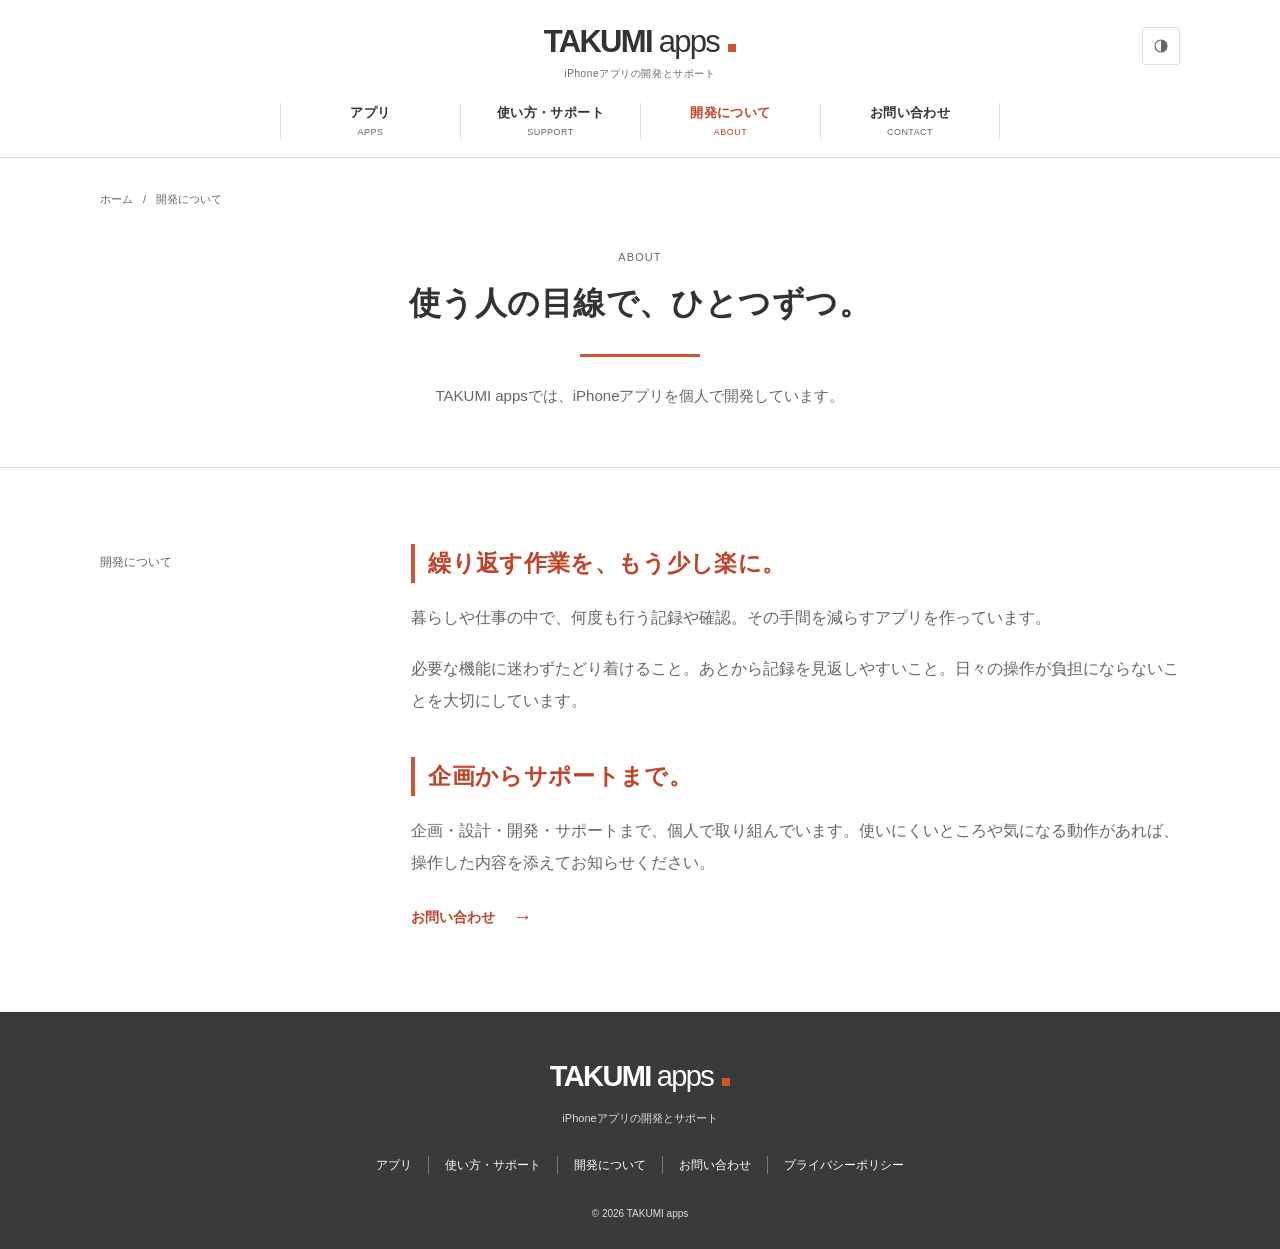
==== commit ef0619f6: "Redesign TAKUMI apps with a clear corporate support layout" ====
--- a/about/index.html
+++ b/about/index.html
@@ -1,10 +1,11 @@
 <!doctype html>
 <html lang="ja"><head><meta charset="utf-8"><meta name="viewport" content="width=device-width,initial-scale=1">
 <title>開発について｜TAKUMI apps</title><meta name="description" content="TAKUMI appsはiPhoneアプリを個人で企画・開発・サポートしています。"><link rel="canonical" href="https://2p94nzg5g9-pixel.github.io/about/">
-<meta property="og:type" content="website"><meta property="og:locale" content="ja_JP"><meta property="og:site_name" content="TAKUMI apps"><meta property="og:title" content="開発について｜TAKUMI apps"><meta property="og:description" content="TAKUMI appsはiPhoneアプリを個人で企画・開発・サポートしています。"><meta property="og:url" content="https://2p94nzg5g9-pixel.github.io/about/"><meta property="og:image" content="https://2p94nzg5g9-pixel.github.io/assets/images/og-image.png"><meta name="twitter:card" content="summary_large_image"><meta name="theme-color" content="#f5f4ee">
-<link rel="icon" href="../assets/images/favicon.svg" type="image/svg+xml"><link rel="stylesheet" href="../assets/css/style.css?v=20261101"><script src="../assets/js/config.js?v=20261101" defer></script><script src="../assets/js/main.js?v=20261101" defer></script></head>
+<meta property="og:type" content="website"><meta property="og:locale" content="ja_JP"><meta property="og:site_name" content="TAKUMI apps"><meta property="og:title" content="開発について｜TAKUMI apps"><meta property="og:description" content="TAKUMI appsはiPhoneアプリを個人で企画・開発・サポートしています。"><meta property="og:url" content="https://2p94nzg5g9-pixel.github.io/about/"><meta property="og:image" content="https://2p94nzg5g9-pixel.github.io/assets/images/og-image.png"><meta name="twitter:card" content="summary_large_image"><meta name="theme-color" content="#ffffff">
+<link rel="icon" href="../assets/images/favicon.svg" type="image/svg+xml"><link rel="stylesheet" href="../assets/css/style.css?v=20261101-caminova"><script src="../assets/js/config.js?v=20261101" defer></script><script src="../assets/js/main.js?v=20261101" defer></script></head>
 <body><a class="skip-link" href="#main">本文へ移動</a>
 <header class="site-header"><div class="header-inner container">
-<a class="brand" href="../" aria-label="TAKUMI apps ホーム"><span data-site-name>TAKUMI <span class="brand-light">apps</span></span><span class="brand-dot" aria-hidden="true"></span></a>
-<div class="header-actions"><button class="theme-toggle icon-button" type="button" data-theme-toggle aria-label="表示テーマを切り替える" title="表示テーマを切り替える"><svg aria-hidden="true" viewBox="0 0 24 24" width="20" height="20"><circle cx="12" cy="12" r="8" fill="none" stroke="currentColor" stroke-width="1.5"/><path d="M12 4a8 8 0 0 1 0 16Z" fill="currentColor"/></svg></button><button class="menu-toggle icon-button" type="button" data-menu-toggle aria-controls="site-nav" aria-expanded="false" aria-label="メニューを開く"><span></span><span></span><span></span></button></div>
-<nav class="site-nav" id="site-nav" data-nav aria-label="メインナビゲーション"><a href="../#apps">アプリ</a><a href="../support/">使い方・サポート</a><a href="../about/" aria-current="page">開発について</a><a href="../contact/">お問い合わせ</a></nav></div></header><main id="main"><section class="page-hero container"><nav class="breadcrumbs" aria-label="パンくずリスト"><a href="../">ホーム</a><span aria-hidden="true">/</span><span>開発について</span></nav><p class="kicker">ABOUT</p><h1>使う人の目線で、<br>ひとつずつ。</h1><p class="page-lead">TAKUMI appsでは、iPhoneアプリを個人で開発しています。</p></section><section class="section section-ruled"><div class="container editorial-grid"><p class="section-note">開発について</p><div class="prose"><h2>繰り返す作業を、もう少し楽に。</h2><p>暮らしや仕事の中で、何度も行う記録や確認。その手間を減らすアプリを作っています。</p><p>必要な機能に迷わずたどり着けること。あとから記録を見返しやすいこと。日々の操作が負担にならないことを大切にしています。</p><h2>企画からサポートまで。</h2><p>企画・設計・開発・サポートまで、個人で取り組んでいます。使いにくいところや気になる動作があれば、操作した内容を添えてお知らせください。</p><a class="text-link" href="../contact/">お問い合わせ <span aria-hidden="true">→</span></a></div></div></section></main><footer class="site-footer"><div class="container"><div class="footer-grid"><div><a class="brand footer-brand" href="../">TAKUMI <span class="brand-light">apps</span><span class="brand-dot" aria-hidden="true"></span></a><p>iPhoneアプリの開発とサポート。</p></div><nav aria-label="フッターナビゲーション"><a href="../#apps">アプリ</a><a href="../support/">使い方・サポート</a><a href="../about/">開発について</a><a href="../contact/">お問い合わせ</a><a href="../apps/kuronumberlog/privacy.html">プライバシーポリシー</a></nav></div><div class="footer-bottom"><p>© <span data-current-year>2026</span> <span data-developer-name>TAKUMI apps</span></p><a href="../">TAKUMI apps</a></div></div></footer></body></html>+<a class="brand" href="/" aria-label="TAKUMI apps ホーム"><span data-site-name>TAKUMI <span class="brand-light">apps</span></span><span class="brand-dot" aria-hidden="true"></span></a>
+<p class="brand-caption">iPhoneアプリの開発とサポート</p>
+<div class="header-actions"><button class="theme-toggle icon-button" type="button" data-theme-toggle aria-label="表示テーマを切り替える" title="表示テーマを切り替える"><svg aria-hidden="true" viewBox="0 0 24 24" width="18" height="18"><circle cx="12" cy="12" r="8" fill="none" stroke="currentColor" stroke-width="1.5"/><path d="M12 4a8 8 0 0 1 0 16Z" fill="currentColor"/></svg></button><button class="menu-toggle icon-button" type="button" data-menu-toggle aria-controls="site-nav" aria-expanded="false" aria-label="メニューを開く"><span></span><span></span><span></span></button></div>
+<nav class="site-nav" id="site-nav" data-nav aria-label="メインナビゲーション"><a href="/#apps">アプリ<small lang="en">APPS</small></a><a href="/support/">使い方・サポート<small lang="en">SUPPORT</small></a><a href="/about/" aria-current="page">開発について<small lang="en">ABOUT</small></a><a href="/contact/">お問い合わせ<small lang="en">CONTACT</small></a></nav></div></header><main id="main"><section class="page-hero container"><nav class="breadcrumbs" aria-label="パンくずリスト"><a href="../">ホーム</a><span aria-hidden="true">/</span><span>開発について</span></nav><p class="kicker">ABOUT</p><h1>使う人の目線で、<br>ひとつずつ。</h1><p class="page-lead">TAKUMI appsでは、iPhoneアプリを個人で開発しています。</p></section><section class="section section-ruled"><div class="container editorial-grid"><p class="section-note">開発について</p><div class="prose"><h2>繰り返す作業を、もう少し楽に。</h2><p>暮らしや仕事の中で、何度も行う記録や確認。その手間を減らすアプリを作っています。</p><p>必要な機能に迷わずたどり着けること。あとから記録を見返しやすいこと。日々の操作が負担にならないことを大切にしています。</p><h2>企画からサポートまで。</h2><p>企画・設計・開発・サポートまで、個人で取り組んでいます。使いにくいところや気になる動作があれば、操作した内容を添えてお知らせください。</p><a class="text-link" href="../contact/">お問い合わせ <span aria-hidden="true">→</span></a></div></div></section></main><footer class="site-footer"><div class="container"><div class="footer-grid"><div><a class="brand footer-brand" href="/">TAKUMI <span class="brand-light">apps</span><span class="brand-dot" aria-hidden="true"></span></a><p>iPhoneアプリの開発とサポート</p></div><nav aria-label="フッターナビゲーション"><a href="/#apps">アプリ</a><a href="/support/">使い方・サポート</a><a href="/about/">開発について</a><a href="/contact/">お問い合わせ</a><a href="/apps/kuronumberlog/privacy.html">プライバシーポリシー</a></nav></div><div class="footer-bottom"><p>© <span data-current-year>2026</span> <span data-developer-name>TAKUMI apps</span></p></div></div></footer></body></html>
--- a/assets/css/style.css
+++ b/assets/css/style.css
@@ -1,21 +1,22 @@
 @charset "UTF-8";
-:root{color-scheme:light;--background:#f5f4ee;--surface:#fffefa;--surface-raised:#ebeae3;--text-primary:#242b27;--text-secondary:#626861;--text-inverse:#f5f4ee;--border:#d8dad1;--border-strong:#a5afa1;--accent:#35583d;--accent-hover:#24412c;--accent-soft:#e7ecd9;--accent-warm:#c48a48;--focus:#59783b;--container-width:1160px;--header-height:80px;--font-sans:"Helvetica Neue",Arial,"Hiragino Kaku Gothic ProN","Hiragino Sans","Yu Gothic",Meiryo,sans-serif;--radius:8px;--radius-sm:5px;--radius-lg:12px;--shadow:0 10px 28px #18271e0c}
-[data-theme="dark"]{color-scheme:dark;--background:#1a201c;--surface:#222a24;--surface-raised:#29342c;--text-primary:#f2f1e7;--text-secondary:#bdc4b8;--text-inverse:#1a201c;--border:#424d41;--border-strong:#6e806a;--accent:#c1d6a8;--accent-hover:#d3e4bd;--accent-soft:#303e29;--accent-warm:#d9ab6f;--focus:#d3dfb1;--shadow:0 10px 28px #0002}
-@media(prefers-color-scheme:dark){:root:not([data-theme="light"]){color-scheme:dark;--background:#1a201c;--surface:#222a24;--surface-raised:#29342c;--text-primary:#f2f1e7;--text-secondary:#bdc4b8;--text-inverse:#1a201c;--border:#424d41;--border-strong:#6e806a;--accent:#c1d6a8;--accent-hover:#d3e4bd;--accent-soft:#303e29;--accent-warm:#d9ab6f;--focus:#d3dfb1;--shadow:0 10px 28px #0002}}
-*{box-sizing:border-box}html{scroll-behavior:smooth;scroll-padding-top:calc(var(--header-height) + 24px)}body{margin:0;min-width:320px;background:var(--background);color:var(--text-primary);font-family:var(--font-sans);font-size:16px;line-height:1.85;-webkit-font-smoothing:antialiased}img{display:block;max-width:100%;height:auto}a{color:inherit;text-decoration-thickness:1px;text-underline-offset:.24em}button,input,textarea{font:inherit}button,a{-webkit-tap-highlight-color:transparent}button{cursor:pointer}h1,h2,h3,p,figure{margin:0}h1,h2,h3{font-weight:700;letter-spacing:-.035em;line-height:1.45}h1{font-size:clamp(38px,5.4vw,68px)}h2{font-size:clamp(24px,3vw,36px)}h3{font-size:26px}p+p{margin-top:1em}:focus-visible{outline:3px solid var(--focus);outline-offset:5px}::selection{background:var(--accent);color:var(--background)}.container{width:min(calc(100% - 96px),var(--container-width));margin-inline:auto}.muted{color:var(--text-secondary)}.section{padding-block:96px}.section-ruled{border-top:1px solid var(--border)}.section-muted{background:var(--surface);border-block:1px solid var(--border)}.skip-link{position:fixed;z-index:999;left:16px;top:10px;padding:10px 18px;background:var(--text-primary);color:var(--background);transform:translateY(-160%)}.skip-link:focus{transform:none}
-/* A quiet wordmark and a compact, usable navigation. */
-.site-header{position:sticky;top:0;z-index:50;min-height:var(--header-height);background:var(--background);border-bottom:1px solid var(--border)}.header-inner{min-height:var(--header-height);display:flex;align-items:center;gap:24px}.brand{display:inline-flex;align-items:baseline;gap:7px;font-size:25px;font-weight:800;line-height:1;letter-spacing:-.055em;white-space:nowrap;text-decoration:none}.brand-light{font-weight:450}.brand-dot{display:inline-block;align-self:flex-end;width:7px;height:7px;margin:0 0 1px 1px;background:var(--accent-warm)}.site-nav{display:flex;align-items:center;gap:28px;margin-left:auto}.site-nav a{position:relative;padding:10px 0;font-size:13px;font-weight:600;text-decoration:none;color:var(--text-secondary)}.site-nav a:hover,.site-nav a[aria-current="page"]{color:var(--text-primary)}.site-nav a[aria-current="page"]:after{position:absolute;bottom:4px;left:0;right:0;height:2px;background:var(--accent-warm);content:""}.header-actions{order:3;display:flex;gap:4px;margin-left:8px}.icon-button{display:grid;place-items:center;width:44px;height:44px;padding:0;border:1px solid var(--border);border-radius:50%;background:transparent;color:var(--text-primary)}.icon-button:hover{background:var(--surface-raised)}.menu-toggle{display:none;align-content:center;gap:4px}.menu-toggle span{height:1.5px;width:16px;background:currentColor}.menu-toggle[aria-expanded="true"] span:first-child{transform:translateY(5.5px) rotate(45deg)}.menu-toggle[aria-expanded="true"] span:nth-child(2){opacity:0}.menu-toggle[aria-expanded="true"] span:last-child{transform:translateY(-5.5px) rotate(-45deg)}
-/* Home: an editorial introduction, then one real app. */
-.kicker,.eyebrow{display:flex;align-items:center;gap:12px;margin-bottom:22px;font-size:12px;font-weight:650;letter-spacing:.055em;color:var(--text-secondary)}.kicker>span:first-child{width:22px;height:2px;background:var(--accent-warm)}.intro{display:grid;grid-template-columns:1.65fr 1fr;gap:60px;padding-block:76px 68px;align-items:end}.intro h1{font-size:clamp(40px,4.75vw,62px);letter-spacing:-.045em;line-height:1.45}.intro-aside{padding-bottom:9px}.intro-aside>p:first-child{font-size:19px;font-weight:600;line-height:1.7;letter-spacing:.015em}.intro-aside .muted{margin-top:20px;font-size:14px}.intro-aside .text-link{margin-top:23px}.section-heading{display:flex;justify-content:space-between;align-items:baseline;gap:28px;margin-bottom:30px}.section-heading h2{display:flex;gap:17px;align-items:baseline;font-size:22px;letter-spacing:-.025em}.section-number{font-family:Arial,sans-serif;font-size:12px;font-weight:400;color:var(--text-secondary)}.section-note{font-size:12px;letter-spacing:.04em;color:var(--text-secondary)}.section-heading>p{color:var(--text-secondary);font-size:14px}.catalog{padding-top:24px;border-top:1px solid var(--border)}.app-showcase{display:grid;grid-template-columns:1.15fr .85fr;gap:36px;padding:52px 60px 0;background:var(--accent-soft);overflow:hidden;border-radius:3px}.app-copy{padding:4px 0 42px}.app-identity{display:flex;align-items:center;gap:17px;margin-bottom:32px}.app-icon{border-radius:16px;box-shadow:0 2px 5px #0001}.app-identity p{font-size:12px;color:var(--text-secondary);line-height:1.8}.app-identity p span{color:var(--text-primary)}.app-copy h3{font-size:33px;letter-spacing:-.045em;margin-bottom:13px}.app-tagline{font-size:26px;line-height:1.55;font-weight:600;letter-spacing:-.025em}.app-description{max-width:455px;margin-top:24px;font-size:14px;color:var(--text-secondary)}.app-features{list-style:none;padding:0;margin:26px 0 0;max-width:455px;font-size:12px}.app-features li{display:flex;gap:18px;padding:9px 0;border-top:1px solid color-mix(in srgb,var(--accent) 18%,transparent)}.app-features li:last-child{border-bottom:1px solid color-mix(in srgb,var(--accent) 18%,transparent)}.app-features li>span{min-width:75px;font-weight:650}.button-row{display:flex;gap:22px;align-items:center;flex-wrap:wrap;margin-top:28px}.button{display:inline-flex;gap:24px;align-items:center;justify-content:center;min-height:50px;padding:14px 22px;border:1px solid transparent;border-radius:4px;font-size:13px;font-weight:650;line-height:1.4;text-decoration:none;transition:background-color .16s ease,color .16s ease,border-color .16s ease}.button-primary{background:var(--text-primary);color:var(--background)}.button-primary:hover{background:var(--accent);color:var(--background)}.button-secondary{border-color:var(--border-strong);background:transparent;color:var(--text-primary)}.button-secondary:hover{border-color:var(--text-primary);background:var(--surface)}.button-light{background:var(--surface);color:var(--text-primary)}.text-link{display:inline-flex;align-items:center;gap:16px;width:fit-content;font-size:13px;font-weight:650;text-decoration:none}.text-link:hover{text-decoration:underline;text-underline-offset:5px}.text-link>span{font-size:18px}.app-price{margin-top:16px;font-size:11px;color:var(--text-secondary)}.app-price>span{margin-inline:7px}.app-preview{align-self:end;justify-self:center;width:300px;max-width:100%;padding:8px 0 0}.preview-label{display:flex;align-items:center;gap:8px;font-size:10px;margin-bottom:16px;color:var(--text-secondary)}.preview-label-en{margin-left:auto;font-family:Arial,sans-serif;font-size:9px;letter-spacing:.14em}.status-dot{width:5px;height:5px;border-radius:50%;background:var(--accent)}.device{overflow:hidden;border:6px solid #2b302c;border-bottom-width:0;border-radius:38px 38px 0 0;background:#f7f7f0;box-shadow:10px 0 25px #19241a13}.device img{width:100%;height:auto}.app-preview figcaption{position:absolute;left:-9999px;width:1px;height:1px;overflow:hidden}
-.screen-stories{display:grid;grid-template-columns:1fr 1fr;gap:28px}.screen-story{display:grid;grid-template-columns:1.12fr .88fr;align-items:start;gap:20px;overflow:hidden;min-height:460px;border-top:1px solid var(--border);padding:30px 0 0}.story-copy{padding-top:5px}.story-index{display:block;font-size:11px;color:var(--text-secondary);margin-bottom:22px;letter-spacing:.035em}.story-copy h3{font-size:25px;line-height:1.6}.story-copy p{font-size:13px;line-height:1.9;color:var(--text-secondary);margin-top:18px}.story-copy .text-link{font-size:12px;margin-top:23px;gap:8px}.story-image{align-self:end;max-height:410px;overflow:hidden;border:1px solid var(--border);border-bottom:0;border-radius:20px 20px 0 0;background:#f6f7f1}.story-image img{width:100%}.sample-note{font-size:10px;color:var(--text-secondary);margin-top:18px}.support-section{background:var(--surface);padding-block:88px;border-block:1px solid var(--border)}.support-layout{display:grid;grid-template-columns:1fr 1.05fr;gap:100px}.support-layout h2{font-size:36px;line-height:1.6;margin-bottom:22px}.support-layout .muted{font-size:14px}.support-links{border-top:1px solid var(--border)}.support-links>a{display:flex;align-items:center;justify-content:space-between;gap:24px;padding:23px 4px;border-bottom:1px solid var(--border);font-weight:600;font-size:17px;text-decoration:none}.support-links>a:hover{color:var(--accent)}.support-links>a>span:last-child{font-size:22px}.support-links small{display:block;font-size:9px;letter-spacing:.12em;font-family:Arial,sans-serif;color:var(--text-secondary);margin-bottom:4px;font-weight:400}
-/* Shared inner pages and documents. */
-.page-hero{padding-block:48px 60px}.page-hero:not(.container){padding:48px 0 60px}.page-hero-inner{max-width:var(--container-width)}.breadcrumbs{display:flex;gap:12px;align-items:center;flex-wrap:wrap;color:var(--text-secondary);font-size:11px;margin-bottom:52px}.breadcrumbs a{text-decoration:none}.breadcrumbs a:hover{text-decoration:underline}.page-hero h1{font-size:clamp(35px,4.8vw,58px);line-height:1.5;letter-spacing:-.035em;margin-bottom:20px}.page-hero .kicker,.page-hero .eyebrow{margin-bottom:18px}.page-lead,.page-hero-inner>p:not(.eyebrow){max-width:700px;color:var(--text-secondary);font-size:15px;line-height:1.95}.content-shell{width:min(calc(100% - 96px),800px);margin-inline:auto}.prose{font-size:15px;line-height:2}.prose h2{font-size:24px;margin:48px 0 18px;line-height:1.6;letter-spacing:-.025em}.prose h2:first-child{margin-top:0}.prose h3{font-size:19px;margin:32px 0 14px}.prose p{margin-bottom:18px;color:var(--text-secondary)}.prose p:last-child{margin-bottom:0}.prose ul,.prose ol{padding-left:1.4em;color:var(--text-secondary)}.prose li+li{margin-top:9px}.prose a:not(.button){color:var(--accent)}.prose strong{color:var(--text-primary);font-weight:650}.meta-line{display:flex;gap:12px 28px;flex-wrap:wrap;margin-top:22px;font-size:12px;color:var(--text-secondary)}.policy-summary,.policy-contact{padding:26px;border-left:3px solid var(--accent);background:var(--accent-soft);margin-bottom:30px}.policy-toc{padding:20px 26px;background:var(--background);border:1px solid var(--border);margin:32px 0 46px}.policy-toc ol{margin:0}.policy-toc a{font-size:14px}.editorial-grid{display:grid;grid-template-columns:1fr 2.2fr;gap:65px}.editorial-grid>.section-note{padding-top:8px}.editorial-grid .prose{max-width:700px}.editorial-grid .prose h2{font-size:25px}.support-catalog{padding-block:0 20px}.support-app-card{display:flex;align-items:center;gap:30px;border-block:1px solid var(--border);padding:36px 0;text-decoration:none}.support-app-card img{border-radius:19px;flex-shrink:0}.support-app-card h2{font-size:27px;margin:5px 0 10px}.support-app-card p:not(.section-note){font-size:14px;color:var(--text-secondary);margin-bottom:16px}.support-app-card:hover .text-link{text-decoration:underline}.topic-links{display:flex;flex-wrap:wrap;gap:0 26px;padding:25px 0}.topic-links a{color:var(--text-secondary);font-size:13px}.contact-strip{display:flex;gap:30px;justify-content:space-between;align-items:center;padding:36px 0;border-block:1px solid var(--border)}.contact-strip h2{font-size:24px;margin-bottom:10px}.contact-strip p{color:var(--text-secondary);font-size:14px}.contact-strip .button{flex-shrink:0}.contact-layout{display:grid;grid-template-columns:1fr 1fr;gap:70px}.contact-main{padding:32px;background:var(--accent-soft);align-self:start}.email-address{display:block;width:fit-content;max-width:100%;overflow-wrap:anywhere;font-size:clamp(19px,2.6vw,30px);letter-spacing:-.035em;font-weight:600;text-decoration:none;margin:20px 0}.email-address:hover{text-decoration:underline}.contact-main p:not(.section-note){font-size:12px;color:var(--text-secondary)}.contact-main .button{margin-top:26px}.contact-help{display:flex;margin-top:20px;font-size:12px}.contact-guide h2{font-size:24px;margin-bottom:25px}.check-list{list-style:none;padding:0;margin:0 0 25px}.check-list li{padding:13px 0;border-top:1px solid var(--border);font-size:14px}.check-list li:last-child{border-bottom:1px solid var(--border)}.notice{font-size:12px;color:var(--text-secondary);line-height:1.9;margin-bottom:24px}.contact-guide .text-link{font-size:12px}.support-hero{padding-bottom:48px}.support-product{display:flex;align-items:center;gap:17px;margin-bottom:27px}.support-product img{border-radius:15px}.support-product .kicker{margin:0;font-size:11px}.support-document{max-width:930px;padding-bottom:100px}.support-document>p:first-child{display:none}.support-document>nav{padding:22px 0;border-block:1px solid var(--border);margin-bottom:60px}.support-document>nav ul{display:flex;gap:12px 27px;flex-wrap:wrap;list-style:none;margin:0;padding:0}.support-document>nav a{font-size:13px;text-decoration:none;font-weight:600}.support-document>nav a:hover{text-decoration:underline}.support-document>section{margin-top:66px}.support-document>section>h2{margin-bottom:26px;padding-bottom:15px;border-bottom:2px solid var(--text-primary);font-size:27px}.support-document>section>p,.support-document>section>ol{font-size:14px;line-height:2;color:var(--text-secondary);max-width:800px}.support-document>section>ol{padding-left:1.6em;margin:25px 0}.support-document li{padding-left:6px;margin-bottom:13px}.support-document aside{border-left:3px solid var(--accent);padding:17px 22px;background:var(--accent-soft);font-size:12px;line-height:1.95;color:var(--text-secondary);margin-top:28px}.support-document aside p{margin:0}.support-document details,.faq-item{border-bottom:1px solid var(--border)}.support-document summary,.faq-item summary{display:flex;align-items:baseline;justify-content:space-between;gap:24px;padding:22px 0;font-size:15px;font-weight:600;line-height:1.8;cursor:pointer;list-style:none}.support-document summary::-webkit-details-marker,.faq-item summary::-webkit-details-marker{display:none}.support-document summary:after,.faq-item summary:after{content:"+";font-size:24px;line-height:1;color:var(--text-secondary);font-family:Arial,sans-serif;font-weight:400;flex-shrink:0}.support-document details[open]>summary:after,.faq-item[open]>summary:after{content:"−"}.support-document details[open]>summary{color:var(--accent)}.support-document details>p,.faq-answer{font-size:14px;line-height:2;color:var(--text-secondary);max-width:800px;margin:0 0 18px;padding-right:32px}.support-document details>p:last-child{margin-bottom:26px}.support-document #contact>p{margin-bottom:20px}.support-document #contact>p a[href^="mailto:"]{font-size:22px;letter-spacing:-.025em;color:var(--text-primary);overflow-wrap:anywhere}.support-document #contact>p:last-child{display:flex;flex-wrap:wrap;gap:8px;font-size:12px}.support-document #contact>p:last-child a{white-space:nowrap}
-/* Older public URLs retain their original app-specific content. */
-.faq-list{margin-top:20px}.faq-item summary{padding:21px 0}.faq-answer p{margin:0 0 16px}.report-grid,.feature-grid{display:grid;grid-template-columns:repeat(2,1fr);gap:24px;margin:28px 0}.report-grid>div,.feature-card{padding:20px;border-top:1px solid var(--border)}.feature-number{color:var(--text-secondary);font-size:12px}.email-card{padding:30px;background:var(--accent-soft);margin-top:40px}.error-page{padding-block:90px 120px;min-height:60vh}.error-code{font-size:100px;color:var(--text-secondary);line-height:1.1;font-weight:500;letter-spacing:-.08em}.error-page h1{font-size:32px;margin:28px 0 18px}.error-page>p:not(.error-code){color:var(--text-secondary)}
-.site-footer{padding:60px 0 25px;background:#242b27;color:#f3f2e8}.footer-grid{display:grid;grid-template-columns:1.2fr 1fr;gap:80px;padding-bottom:56px}.footer-brand{font-size:35px;margin-bottom:18px}.footer-grid p{color:#bcc5b9;font-size:12px}.footer-grid nav{display:grid;grid-template-columns:1fr 1fr;gap:13px 30px;align-content:start;font-size:12px}.footer-grid nav a{text-decoration:none}.footer-grid nav a:hover{text-decoration:underline}.footer-bottom{display:flex;justify-content:space-between;gap:20px;padding-top:22px;border-top:1px solid #4d564b;color:#bcc5b9;font-size:10px}.footer-bottom p{margin:0}.footer-bottom a{text-decoration:none}
-@media(max-width:1050px){.container{width:calc(100% - 64px)}.site-nav{gap:20px}.header-inner{gap:16px}.app-showcase{padding:42px 38px 0;gap:25px;grid-template-columns:1.2fr .8fr}.app-copy h3{font-size:29px}.app-tagline{font-size:23px}.app-preview{width:265px}.app-description{font-size:13px}.app-features{font-size:11px}.app-features li{gap:10px}.app-features li>span{min-width:65px}.app-showcase .button-row{gap:18px}.app-showcase .button{padding:14px 18px;font-size:12px;gap:16px}.app-showcase .text-link{font-size:12px}.intro{gap:40px}.intro-aside>p:first-child{font-size:17px}.support-layout{gap:60px}.screen-story{display:block;position:relative;min-height:560px}.story-copy{position:relative;z-index:1;width:67%}.story-image{position:absolute;width:44%;right:0;bottom:0;max-height:280px}.story-copy h3{font-size:25px}.story-copy p{font-size:13px}.story-copy .text-link{margin-top:18px}.contact-layout{gap:40px}.contact-main{padding:25px}}
-@media(max-width:820px){:root{--header-height:68px}.container{width:calc(100% - 40px)}.header-inner{flex-wrap:wrap;gap:0}.brand{font-size:23px}.header-actions{margin-left:auto}.menu-toggle{display:grid}.site-nav{display:none;order:4;width:100%;margin:0;padding:14px 0 20px;border-top:1px solid var(--border)}.site-nav.is-open{display:grid;gap:0}.site-nav a{font-size:15px;padding:11px 0;min-height:46px}.site-nav a[aria-current="page"]:after{display:none}.intro{grid-template-columns:1fr;gap:32px;padding:48px 0}.intro h1{font-size:clamp(35px,6.4vw,48px);line-height:1.5}.intro-aside{display:grid;grid-template-columns:1fr 1fr;gap:14px 30px;padding:0}.intro-aside>p:first-child{font-size:16px}.intro-aside .muted{margin:0;font-size:12px}.intro-aside .text-link{margin:0;grid-column:2}.intro .kicker{font-size:10px;margin-bottom:20px}.catalog{padding-top:23px}.section-heading{margin-bottom:22px;gap:16px}.section-heading h2{font-size:20px;gap:12px}.section-heading .section-note{font-size:10px}.app-showcase{padding:35px 30px 0;grid-template-columns:1.1fr .9fr;gap:25px}.app-identity{gap:12px;margin-bottom:25px}.app-identity img{width:52px;height:52px;border-radius:12px}.app-identity p{font-size:10px}.app-copy h3{font-size:25px}.app-tagline{font-size:20px}.app-features{font-size:11px}.app-features li{display:block;padding:9px 0}.app-features li>span{display:block;font-size:10px;margin-bottom:2px}.app-description{font-size:12px;margin-top:18px}.app-preview{width:240px}.device{border-width:5px;border-bottom-width:0;border-radius:31px 31px 0 0}.preview-label{font-size:9px;gap:5px}.preview-label-en{display:none}.app-showcase .button-row{gap:14px}.app-showcase .button{min-height:47px;font-size:12px;padding:12px 15px}.app-price{font-size:10px}.section{padding-block:64px}.support-section{padding-block:62px}.support-layout{grid-template-columns:1fr;gap:34px}.support-layout h2{font-size:32px;margin-bottom:14px}.support-layout .muted{font-size:13px}.support-links>a{font-size:17px;padding:20px 0}.screen-stories{gap:24px}.screen-story{min-height:575px;padding-top:23px}.story-copy{width:90%}.story-index{margin-bottom:15px}.story-copy h3{font-size:23px}.story-copy p{font-size:12px}.story-image{width:52%;max-height:255px}.page-hero,.page-hero:not(.container){padding-block:30px 45px}.breadcrumbs{margin-bottom:35px;font-size:10px;gap:9px}.page-hero h1{font-size:38px}.page-lead,.page-hero-inner>p:not(.eyebrow){font-size:14px}.content-shell{width:calc(100% - 40px)}.editorial-grid{grid-template-columns:1fr;gap:28px}.editorial-grid .prose h2{font-size:22px}.contact-layout{grid-template-columns:1fr;gap:45px}.contact-main{padding:28px}.contact-main .email-address{font-size:30px}.contact-guide h2{font-size:22px}.contact-strip{align-items:flex-start;flex-direction:column;gap:22px}.contact-strip h2{font-size:23px}.support-product{gap:15px;margin-bottom:22px}.support-product img{width:54px;height:54px;border-radius:13px}.support-document{padding-bottom:65px}.support-document>nav{margin-bottom:44px}.support-document>nav ul{gap:13px 22px}.support-document>section{margin-top:48px}.support-document>section>h2{font-size:24px;margin-bottom:20px}.support-document summary{font-size:14px;gap:15px;padding-block:20px}.support-document details>p{font-size:13px;padding-right:15px}.support-document>section>p,.support-document>section>ol{font-size:13px}.support-document aside{font-size:11px;padding:16px}.prose{font-size:14px}.prose h2{font-size:22px}.footer-grid{gap:35px;padding-bottom:36px}.footer-brand{font-size:28px}.footer-grid nav{font-size:11px;gap:13px 20px}.site-footer{padding-top:45px}.footer-bottom{font-size:9px}}
-@media(max-width:580px){.intro{padding-block:38px}.intro h1{font-size:35px;letter-spacing:-.05em}.intro-aside{display:block}.intro-aside>p:first-child{display:none}.intro-aside .muted{font-size:13px;line-height:1.9}.intro-aside .text-link{display:inline-flex;margin-top:15px;font-size:12px}.desktop-break{display:none}.section-heading{flex-wrap:wrap}.section-heading h2{font-size:18px}.section-heading>p{font-size:12px}.section-note{font-size:10px}.app-showcase{display:flex;flex-direction:column;padding:28px 24px 0;gap:28px}.app-copy{padding-bottom:0}.app-identity{margin-bottom:24px}.app-identity img{width:54px;height:54px}.app-identity p{font-size:11px}.app-copy h3{font-size:29px;margin-bottom:13px}.app-tagline{font-size:23px}.app-description{font-size:13px;margin-top:20px}.app-features{margin-top:20px;font-size:11px}.app-features li{display:flex;gap:12px;padding:10px 0}.app-features li>span{display:inline-block;min-width:65px;font-size:10px;margin-bottom:0}.app-showcase .button-row{align-items:flex-start;gap:16px;flex-direction:column;margin-top:23px}.app-showcase .button{font-size:13px;width:100%;justify-content:space-between;padding:14px 19px}.app-showcase .text-link{font-size:12px}.app-price{margin-top:15px;font-size:10px}.app-preview{width:260px;align-self:center}.preview-label{font-size:9px;margin-bottom:12px}.preview-label-en{display:block;font-size:8px}.device{border-radius:33px 33px 0 0}.screen-stories{display:block}.screen-story{display:grid;grid-template-columns:1fr .8fr;gap:22px;min-height:0;padding:25px 0 0;margin-bottom:35px}.story-copy{width:100%;padding-bottom:23px}.story-index{font-size:9px;margin-bottom:15px}.story-copy h3{font-size:20px}.story-copy p{font-size:13px;line-height:1.95;margin-top:13px}.story-copy .text-link{font-size:12px;gap:6px;margin-top:15px;line-height:1.8}.story-image{position:static;width:100%;max-height:280px;border-radius:15px 15px 0 0}.sample-note{font-size:9px;margin-top:-14px}.support-layout h2{font-size:29px}.support-links>a{font-size:15px}.section{padding-block:53px}.page-hero h1{font-size:34px}.page-lead{font-size:13px}.support-app-card{align-items:flex-start;gap:18px;padding-block:28px}.support-app-card img{width:58px;height:58px;border-radius:13px}.support-app-card h2{font-size:22px;line-height:1.6}.support-app-card p:not(.section-note){font-size:12px}.support-app-card .text-link{font-size:12px}.topic-links{gap:13px 20px;padding-block:22px}.topic-links a{font-size:12px}.contact-main{padding:25px 22px}.contact-main .email-address{font-size:24px}.contact-main .button{font-size:12px}.contact-guide h2{font-size:21px}.check-list li{font-size:13px}.contact-strip p{font-size:12px}.support-product .kicker{font-size:10px}.support-document>nav a{font-size:12px}.support-document>nav ul{gap:12px 20px}.support-document>section>h2{font-size:22px}.support-document summary{font-size:13px}.support-document>section>p,.support-document>section>ol{font-size:13px}.support-document #contact>p a[href^="mailto:"]{font-size:20px}.support-document #contact>p:last-child{font-size:10px;gap:7px}.footer-grid{grid-template-columns:1fr;gap:25px}.footer-grid nav{grid-template-columns:1fr 1fr;font-size:12px;gap:13px 18px}.footer-brand{font-size:30px}.footer-bottom>a{display:none}.meta-line{font-size:11px;gap:6px}.prose h2{font-size:20px}.report-grid,.feature-grid{grid-template-columns:1fr}.error-code{font-size:80px}.error-page h1{font-size:27px}.error-page{padding-block:60px 80px}}
+:root{color-scheme:light;--background:#fff;--surface:#f5f5f5;--surface-raised:#ebebeb;--text-primary:#333;--text-secondary:#666;--text-inverse:#fff;--border:#ddd;--border-strong:#aaa;--accent:#bf4429;--accent-hover:#a9341c;--accent-soft:#fff1ec;--accent-warm:#d05334;--banner:#bae4ec;--focus:#08768a;--container-width:1080px;--header-height:145px;--font-sans:"Hiragino Kaku Gothic ProN","Hiragino Sans","Yu Gothic",Meiryo,Arial,sans-serif}
+[data-theme="dark"]{color-scheme:dark;--background:#242424;--surface:#303030;--surface-raised:#3a3a3a;--text-primary:#f5f5f5;--text-secondary:#c2c2c2;--text-inverse:#242424;--border:#515151;--border-strong:#777;--accent:#ffa48c;--accent-hover:#ffbea9;--accent-soft:#44312c;--accent-warm:#ef937a;--banner:#20444d;--focus:#a3dce7}
+@media(prefers-color-scheme:dark){:root:not([data-theme="light"]){color-scheme:dark;--background:#242424;--surface:#303030;--surface-raised:#3a3a3a;--text-primary:#f5f5f5;--text-secondary:#c2c2c2;--text-inverse:#242424;--border:#515151;--border-strong:#777;--accent:#ffa48c;--accent-hover:#ffbea9;--accent-soft:#44312c;--accent-warm:#ef937a;--banner:#20444d;--focus:#a3dce7}}
+*{box-sizing:border-box}html{scroll-behavior:smooth;scroll-padding-top:calc(var(--header-height) + 24px)}body{margin:0;min-width:320px;background:var(--background);color:var(--text-primary);font-family:var(--font-sans);font-size:16px;line-height:1.9;-webkit-font-smoothing:antialiased}img{display:block;max-width:100%;height:auto}a{color:inherit;text-underline-offset:.24em}button,input,textarea{font:inherit}button,a{-webkit-tap-highlight-color:transparent}button{cursor:pointer}h1,h2,h3,p,figure{margin:0}h1,h2,h3{font-weight:600;line-height:1.6;letter-spacing:.015em}h1{font-size:34px}h2{font-size:27px}h3{font-size:21px}p+p{margin-top:1em}ul,ol{padding-left:1.5em}:focus-visible{outline:3px solid var(--focus);outline-offset:4px}::selection{background:var(--accent-soft);color:var(--text-primary)}[hidden]{display:none!important}.container{width:min(calc(100% - 80px),var(--container-width));margin-inline:auto}.content-shell{width:min(calc(100% - 80px),820px);margin-inline:auto}.muted{color:var(--text-secondary)}.section{padding-block:76px}.section-ruled{border-top:1px solid var(--border)}.section-muted{background:var(--surface)}.skip-link{position:fixed;z-index:999;left:15px;top:8px;background:var(--text-primary);color:var(--background);padding:10px 18px;transform:translateY(-160%)}.skip-link:focus{transform:none}
+/* Centered identity and a separate row of clear destinations. */
+.site-header{position:sticky;top:0;z-index:50;background:var(--background);border-bottom:1px solid var(--border);box-shadow:0 2px 4px #00000005}.header-inner{position:relative;display:flex;align-items:center;flex-direction:column;min-height:var(--header-height);padding-top:23px}.brand{display:inline-flex;align-items:baseline;gap:6px;color:inherit;font-family:Arial,sans-serif;font-weight:750;font-size:31px;line-height:1.2;letter-spacing:-.055em;text-decoration:none;white-space:nowrap}.brand-light{font-weight:400}.brand-dot{width:8px;height:8px;margin-left:3px;background:var(--accent-warm)}.brand-caption{font-size:10px;letter-spacing:.06em;line-height:1.5;color:var(--text-secondary);margin-top:6px}.site-nav{display:flex;justify-content:center;width:100%;margin-top:22px;padding-bottom:18px}.site-nav a{min-width:180px;display:flex;flex-direction:column;align-items:center;justify-content:center;min-height:36px;padding:0 25px;border-left:1px solid var(--border);font-size:13px;font-weight:600;line-height:1.5;letter-spacing:.03em;text-decoration:none}.site-nav a:last-child{border-right:1px solid var(--border)}.site-nav a small{display:block;margin-top:3px;font-family:Arial,sans-serif;letter-spacing:.05em;color:var(--text-secondary);font-weight:400;font-size:9px}.site-nav a:hover,.site-nav a[aria-current="page"]{color:var(--accent)}.site-nav a:hover small,.site-nav a[aria-current="page"] small{color:var(--accent)}.header-actions{position:absolute;right:0;top:27px;display:flex;gap:9px}.icon-button{display:grid;place-items:center;width:38px;height:38px;border:1px solid var(--border);background:var(--background);color:var(--text-secondary);padding:0;border-radius:3px}.icon-button:hover{background:var(--surface)}.menu-toggle{display:none;align-content:center;gap:4px}.menu-toggle span{display:block;width:17px;height:1.5px;background:currentColor}.menu-toggle[aria-expanded="true"] span:first-child{transform:translateY(5.5px) rotate(45deg)}.menu-toggle[aria-expanded="true"] span:nth-child(2){opacity:0}.menu-toggle[aria-expanded="true"] span:last-child{transform:translateY(-5.5px) rotate(-45deg)}
+/* Page titles use the reference's short coral rule and generous white space. */
+.home-title{text-align:center;padding-block:52px 38px}.home-title .kicker{justify-content:center;margin-bottom:10px}.home-title h1{font-size:29px;letter-spacing:.035em}.home-title h1:after,.page-hero h1:after,.center-heading:after{content:"";display:block;width:120px;height:3px;background:var(--accent-warm);margin:25px auto 0}.kicker,.eyebrow{font-size:12px;letter-spacing:.08em;color:var(--text-secondary);margin-bottom:18px}.section-note{font-size:12px;color:var(--text-secondary)}.section-heading{display:flex;justify-content:space-between;align-items:baseline;flex-wrap:wrap;gap:15px 25px;margin-bottom:30px}.section-heading h2{font-size:25px;border-left:4px solid var(--accent-warm);padding-left:15px;line-height:1.5}.section-heading>p{font-size:14px;color:var(--text-secondary)}.section-number{display:none}.center-heading{text-align:center;font-size:27px}.center-heading:after{margin-top:19px;width:80px}.section-lead{text-align:center;color:var(--text-secondary);font-size:15px;margin:23px auto 36px}
+.button{display:inline-flex;align-items:center;justify-content:center;gap:30px;min-height:50px;padding:14px 27px;border:1px solid transparent;border-radius:3px;text-decoration:none;font-size:14px;font-weight:600;line-height:1.55;transition:background-color .15s,color .15s}.button-primary{background:var(--accent);color:var(--background)}.button-primary:hover{background:var(--accent-hover)}.button-secondary{background:var(--background);color:var(--accent);border-color:var(--accent)}.button-secondary:hover{background:var(--accent-soft)}.button-light{background:var(--background);color:var(--text-primary);border-color:var(--border)}.button-row{display:flex;align-items:center;flex-wrap:wrap;gap:18px 25px;margin-top:27px}.text-link{display:inline-flex;align-items:center;gap:18px;font-size:14px;font-weight:600;text-decoration:none;color:var(--accent)}.text-link:hover{text-decoration:underline}.text-link>span{font-size:19px}
+/* A cyan product banner, then an app directory. */
+.home-banner{display:grid;grid-template-columns:1.2fr 1fr;background:var(--banner);min-height:365px;overflow:hidden;padding:38px 48px 0;gap:32px}.home-banner-copy{padding:9px 0 39px}.home-banner .banner-kicker{font-size:13px;font-weight:500;letter-spacing:.04em;margin-bottom:14px}.home-banner h2{font-size:32px;line-height:1.65;letter-spacing:.025em}.home-banner .banner-emphasis{display:inline;text-decoration:underline;text-decoration-color:#ffe78c;text-decoration-thickness:7px;text-underline-offset:2px;text-decoration-skip-ink:none}.home-banner-copy>p:last-of-type{font-size:14px;margin-top:19px;line-height:1.9}.home-banner .button{padding-inline:21px;font-size:13px}.home-banner .text-link{font-size:13px;color:var(--text-primary)}.banner-visual{position:relative;min-width:0;min-height:330px;align-self:end}.banner-phone{position:absolute;bottom:-62px;width:174px;max-width:53%;border:5px solid #383838;border-radius:25px;overflow:hidden;background:#fff}.banner-phone:first-child{left:4%;z-index:2;bottom:-43px}.banner-phone:nth-child(2){right:0;width:158px;bottom:-72px}.banner-visual figcaption{position:absolute;left:0;top:-22px;font-size:10px;letter-spacing:.02em;z-index:3;color:var(--text-primary)}.catalog{padding-block:65px 72px}.app-directory{display:grid;grid-template-columns:repeat(auto-fit,minmax(min(100%,470px),1fr));gap:25px}.catalog-app{display:grid;grid-template-columns:minmax(0,1fr) 140px;gap:28px;align-items:center;text-decoration:none;border:1px solid var(--border);padding:30px 32px 0;background:var(--background);overflow:hidden;position:relative}.catalog-app:before{position:absolute;left:0;top:0;bottom:0;width:4px;background:var(--accent-warm);content:""}.catalog-app:hover{background:var(--surface)}.catalog-app-copy{padding-bottom:30px;min-width:0}.catalog-app-heading{display:flex;align-items:center;gap:19px}.app-icon{border-radius:15px;flex-shrink:0}.catalog-app-heading h3{font-size:25px;letter-spacing:0;margin-top:5px}.catalog-app-heading .section-note{font-size:11px}.catalog-app-description{font-size:14px;color:var(--text-secondary);margin-top:23px;line-height:1.9}.catalog-app-tags{list-style:none;display:flex;flex-wrap:wrap;gap:7px 11px;padding:0;margin:19px 0 0;font-size:11px;color:var(--text-secondary)}.catalog-app-tags li{border:1px solid var(--border);padding:2px 8px}.catalog-app-link{display:flex;align-items:center;gap:25px;margin-top:23px;font-size:14px;font-weight:600;color:var(--accent)}.catalog-app-link>span{font-size:21px}.catalog-app-image{height:240px;align-self:end;overflow:hidden;border:3px solid #3d3d3d;border-bottom:0;border-radius:19px 19px 0 0;background:#fff}.home-support{margin-top:0}.support-section{background:var(--surface);padding:65px 0 70px}.support-layout{display:grid;grid-template-columns:1fr 1.2fr;gap:70px;align-items:start}.support-layout h2{font-size:28px;line-height:1.7;margin-bottom:22px}.support-layout .muted{font-size:14px}.support-links{border-top:1px solid var(--border)}.support-links>a{display:flex;align-items:center;justify-content:space-between;padding:20px 8px;border-bottom:1px solid var(--border);text-decoration:none;font-size:17px;font-weight:500;gap:15px}.support-links>a:hover{color:var(--accent)}.support-links small{display:block;color:var(--text-secondary);font-size:10px;font-family:Arial,sans-serif;letter-spacing:.05em;margin-bottom:3px}.support-links>a>span:last-child{font-size:23px;color:var(--accent)}
+/* App detail. */
+.breadcrumbs{display:flex;align-items:center;flex-wrap:wrap;gap:10px;font-size:11px;color:var(--text-secondary);line-height:1.7;margin-bottom:35px}.breadcrumbs a{text-decoration:none}.breadcrumbs a:hover{text-decoration:underline}.product-hero{padding-top:26px}.product-hero .breadcrumbs{margin-bottom:28px}.app-showcase{display:grid;grid-template-columns:minmax(0,1.2fr) minmax(0,.8fr);gap:48px;background:var(--banner);padding:44px 50px 0;overflow:hidden}.app-copy{padding-bottom:40px}.app-identity{display:flex;gap:16px;align-items:center;margin-bottom:22px}.app-identity p{font-size:12px;line-height:1.8}.app-copy h1,.app-copy h3{font-size:33px;letter-spacing:.01em;margin-bottom:15px}.app-tagline{font-size:24px;line-height:1.7;font-weight:600}.app-description{font-size:14px;line-height:1.9;margin-top:20px}.app-features{list-style:none;padding:0;margin:25px 0 0;font-size:12px}.app-features li{display:flex;gap:16px;padding:9px 0;border-top:1px solid #66818b50}.app-features li:last-child{border-bottom:1px solid #66818b50}.app-features li>span{min-width:75px;font-weight:600}.app-showcase .button-row{gap:16px 20px}.app-showcase .button,.app-showcase .text-link{font-size:13px}.app-price{font-size:11px;margin-top:16px}.app-price>span{margin-inline:6px}.app-preview{width:275px;max-width:100%;align-self:end;justify-self:center}.preview-label{display:flex;align-items:center;gap:7px;font-size:10px;margin-bottom:14px}.preview-label-en{margin-left:auto;font-family:Arial,sans-serif;font-size:9px;letter-spacing:.08em}.status-dot{width:5px;height:5px;border-radius:50%;background:var(--accent)}.device{overflow:hidden;border:5px solid #383838;border-bottom:0;border-radius:31px 31px 0 0;background:#fff}.device img{width:100%}.app-preview figcaption{position:absolute;width:1px;height:1px;overflow:hidden;clip-path:inset(50%)}.product-facts{display:flex;flex-wrap:wrap;justify-content:center;gap:10px 30px;list-style:none;background:var(--surface);margin:0;padding:19px 20px;font-size:12px;color:var(--text-secondary)}.product-nav{display:flex;justify-content:center;flex-wrap:wrap;gap:0;padding:24px 0;border-bottom:1px solid var(--border)}.product-nav a{padding:0 29px;border-right:1px solid var(--border);text-decoration:none;font-size:14px;color:var(--accent)}.product-nav a:last-child{border:0}.product-nav a:hover{text-decoration:underline}.screen-stories{display:grid;gap:40px}.screen-story{display:grid;grid-template-columns:minmax(0,1fr) minmax(0,1fr);gap:80px;align-items:center;padding:0 30px 35px;border-bottom:1px solid var(--border)}.story-copy{min-width:0}.story-index{display:block;font-size:12px;color:var(--accent);margin-bottom:13px}.story-copy h3{font-size:25px;color:var(--accent);line-height:1.8}.story-copy p{font-size:15px;line-height:2;color:var(--text-secondary);margin-top:19px}.story-copy .text-link{font-size:13px;margin-top:24px}.story-image{width:240px;max-width:100%;max-height:355px;overflow:hidden;justify-self:center;border:1px solid var(--border);border-bottom:0;border-radius:18px 18px 0 0}.story-image img{width:100%}.sample-note{font-size:11px;color:var(--text-secondary);margin-top:20px;text-align:center}.product-plans{display:grid;grid-template-columns:minmax(0,1fr) minmax(0,1.2fr);gap:70px}.product-plans h2,.product-contact h2{font-size:28px;line-height:1.8}.product-plans .muted{font-size:14px;margin-top:22px}.plan-list article{padding:22px 0;border-top:1px solid var(--border)}.plan-label{font-size:12px;color:var(--accent);margin-bottom:10px}.plan-list h3{font-size:21px;margin-bottom:10px}.plan-list article>p:last-child{font-size:15px;line-height:2;color:var(--text-secondary)}.plan-note{font-size:12px;margin:4px 0 20px;color:var(--text-secondary)}.resource-list{display:grid;grid-template-columns:repeat(3,minmax(0,1fr));gap:24px}.resource-list>a{display:flex;align-items:flex-start;justify-content:space-between;gap:16px;padding:23px 20px;background:var(--background);border-top:3px solid var(--accent-warm);text-decoration:none}.resource-list strong{display:block;font-size:19px;line-height:1.7}.resource-list small{display:block;font-size:14px;color:var(--text-secondary);line-height:1.9;margin-top:10px}.resource-list>a>span:last-child{font-size:22px;color:var(--accent)}.resource-list>a:hover{outline:1px solid var(--border)}.product-contact{display:grid;grid-template-columns:minmax(0,1fr) minmax(0,1fr);gap:55px}.product-contact>div{min-width:0}.product-contact>div>p:not(.kicker){font-size:15px;color:var(--text-secondary);margin-top:20px;line-height:2}.product-contact .text-link{margin-top:23px}.product-contact-action{padding:30px;background:var(--accent-soft);border-top:3px solid var(--accent-warm)}.product-contact-action>p:first-child{font-size:13px!important;margin:0!important}.email-address{display:block;max-width:100%;width:fit-content;font-size:26px;line-height:1.6;font-family:Arial,sans-serif;font-weight:500;text-decoration:none;overflow-wrap:anywhere;margin:20px 0;color:var(--text-primary)}.email-address:hover{text-decoration:underline}.product-contact-action .email-address{font-size:25px;margin:19px 0 25px}.product-contact-action .button{font-size:13px;padding-inline:18px;gap:16px}.product-contact-action .mail-note{font-size:12px!important;margin-top:18px!important}.product-legal{display:flex;justify-content:center;gap:15px 28px;flex-wrap:wrap;font-size:12px;color:var(--text-secondary);padding-top:45px}
+/* Documents and older public pages. */
+.page-hero{padding-block:32px 57px;text-align:center}.page-hero:not(.container){padding-block:32px 57px}.page-hero .breadcrumbs{text-align:left;margin-bottom:38px}.page-hero .kicker,.page-hero .eyebrow{margin-bottom:10px;font-size:11px;letter-spacing:.1em}.page-hero h1{font-size:32px;margin-bottom:24px}.page-hero h1 br{display:none}.page-lead,.page-hero-inner>p:not(.eyebrow){color:var(--text-secondary);font-size:15px;line-height:1.95;max-width:760px;margin-inline:auto}.meta-line{display:flex;justify-content:center;gap:10px 25px;flex-wrap:wrap;font-size:12px;color:var(--text-secondary);margin-top:24px}.prose{font-size:16px;line-height:2}.prose h2{font-size:23px;color:var(--accent);border-left:4px solid var(--accent-warm);padding-left:13px;margin:40px 0 19px;line-height:1.7}.prose h2:first-child{margin-top:0}.prose h3{font-size:19px;margin:30px 0 15px}.prose p{color:var(--text-secondary);margin-bottom:19px}.prose p:last-child{margin-bottom:0}.prose ul,.prose ol{color:var(--text-secondary)}.prose li+li{margin-top:9px}.prose a:not(.button){color:var(--accent)}.prose strong{color:var(--text-primary)}.editorial-grid{display:grid;grid-template-columns:1fr 3fr;gap:55px}.editorial-grid>.section-note{padding-top:7px}.policy-summary,.policy-contact{padding:24px;background:var(--accent-soft);border-left:3px solid var(--accent-warm);margin-bottom:30px}.policy-toc{padding:24px;background:var(--surface);margin:30px 0 45px}.policy-toc ol{margin:0}.contact-layout{display:grid;grid-template-columns:minmax(0,1fr) minmax(0,1fr);gap:65px}.contact-main{background:var(--surface);padding:30px;border-top:3px solid var(--accent-warm);align-self:start}.contact-main p:not(.section-note){font-size:14px;color:var(--text-secondary)}.contact-main .button{margin-top:25px}.contact-main .email-address{font-size:27px}.contact-help{display:flex;margin-top:23px;font-size:13px}.contact-guide h2{font-size:23px;color:var(--accent);margin-bottom:23px}.check-list{list-style:none;margin:0 0 25px;padding:0}.check-list li{font-size:15px;padding:12px 0;border-bottom:1px solid var(--border)}.check-list li:first-child{border-top:1px solid var(--border)}.notice{font-size:13px;color:var(--text-secondary);line-height:1.95;margin-bottom:22px}.contact-guide .text-link{font-size:13px}.contact-strip{display:flex;align-items:center;justify-content:space-between;gap:28px;border-block:1px solid var(--border);padding:30px 0}.contact-strip h2{font-size:23px;margin-bottom:12px}.contact-strip p{font-size:14px;color:var(--text-secondary)}.faq-item,.support-document details{border-bottom:1px solid var(--border)}.faq-item summary,.support-document summary{display:flex;align-items:baseline;justify-content:space-between;gap:22px;list-style:none;padding:22px 0;font-size:16px;font-weight:600;cursor:pointer;line-height:1.9}.faq-item summary::-webkit-details-marker,.support-document summary::-webkit-details-marker{display:none}.faq-item summary:after,.support-document summary:after{content:"+";font:26px Arial,sans-serif;color:var(--accent);flex-shrink:0}.faq-item[open] summary:after,.support-document details[open] summary:after{content:"−"}.faq-answer{color:var(--text-secondary);font-size:15px;margin-bottom:25px;line-height:2}.faq-answer p{margin-bottom:15px}.report-grid,.feature-grid{display:grid;grid-template-columns:repeat(2,minmax(0,1fr));gap:25px;margin:25px 0}.report-grid>div,.feature-card{border-top:2px solid var(--accent-warm);padding:22px;background:var(--surface)}.feature-number{font-size:12px;color:var(--accent)}.email-card{padding:28px;background:var(--accent-soft);margin-top:35px}.error-page{text-align:center;padding-block:70px 100px}.error-code{font:80px Arial,sans-serif;color:var(--accent);line-height:1.2}.error-page h1{font-size:29px;margin:24px 0 18px}.error-page>p:not(.error-code){font-size:15px;color:var(--text-secondary)}.error-page .button-row{justify-content:center}
+/* A quiet corporate footer. */
+.site-footer{background:#3c3939;color:#fff;text-align:center;padding:47px 0 26px}.footer-grid{display:flex;flex-direction:column;align-items:center;gap:27px;padding-bottom:30px}.footer-brand{font-size:29px}.footer-grid p{font-size:11px;color:#ddd;margin-top:11px}.footer-grid nav{display:flex;justify-content:center;flex-wrap:wrap;gap:10px 0;max-width:900px}.footer-grid nav a{font-size:12px;line-height:1.5;padding:0 16px;border-right:1px solid #777;text-decoration:none}.footer-grid nav a:last-child{border:0}.footer-grid nav a:hover{text-decoration:underline}.footer-bottom{font-family:Arial,sans-serif;font-size:10px;color:#ddd;display:flex;justify-content:center;gap:20px}.footer-bottom a{display:none}.footer-bottom p{margin:0}
+@media(max-width:1100px){.app-showcase{padding:35px 35px 0;gap:30px}.app-copy h1{font-size:29px}.app-preview{width:250px}.app-tagline{font-size:22px}.home-banner{padding-inline:35px;gap:20px}.home-banner h2{font-size:29px}.banner-phone{width:155px}.banner-phone:nth-child(2){width:140px}.product-plans{gap:45px}.product-contact{gap:35px}.product-contact-action{padding:25px}.product-contact-action .email-address{font-size:23px}.contact-layout{gap:40px}.screen-story{gap:50px;padding-inline:10px}}
+@media(max-width:820px){:root{--header-height:104px}.container,.content-shell{width:calc(100% - 40px)}.header-inner{min-height:var(--header-height);padding-block:21px 17px;align-items:flex-start;justify-content:center}.brand{font-size:28px}.brand-caption{font-size:9px;margin-top:5px}.header-actions{top:31px;right:0}.menu-toggle{display:grid}.site-nav{display:none;flex-direction:column;width:100%;padding:17px 0 0;margin-top:20px;border-top:1px solid var(--border)}.site-nav.is-open{display:flex}.site-nav a{align-items:flex-start;border:0!important;padding:12px 5px;min-height:49px;font-size:15px}.site-nav a small{display:none}.home-title{padding-block:35px 30px}.home-title h1{font-size:25px;line-height:1.8}.home-title .kicker{font-size:10px}.home-title h1:after{width:80px;margin-top:20px}.home-banner{grid-template-columns:1.2fr 1fr;padding:28px 28px 0;min-height:340px;gap:20px}.home-banner h2{font-size:26px}.home-banner-copy>p:last-of-type{font-size:13px}.home-banner .button-row{display:block}.home-banner .text-link{margin-top:17px}.banner-visual{min-height:280px}.banner-phone{width:130px;max-width:67%;left:0!important}.banner-phone:nth-child(2){width:118px;right:-5px;left:auto!important;bottom:-95px}.banner-visual figcaption{font-size:9px;max-width:140px;line-height:1.8}.catalog{padding-block:47px 52px}.section-heading{margin-bottom:24px;gap:15px}.section-heading h2{font-size:23px;padding-left:12px}.section-heading>.section-note{font-size:11px}.catalog-app{padding:26px 25px 0;grid-template-columns:minmax(0,1fr) 130px;gap:20px}.catalog-app-heading{gap:14px}.catalog-app-heading img{width:55px;height:55px;border-radius:12px}.catalog-app-heading h3{font-size:24px}.catalog-app-description{font-size:14px}.catalog-app-link{font-size:13px}.support-layout{grid-template-columns:1fr;gap:30px}.support-layout h2{font-size:26px}.support-section{padding-block:48px}.support-layout .muted{font-size:14px}.section{padding-block:52px}.product-hero{padding-top:22px}.product-hero .breadcrumbs{font-size:10px;gap:8px;margin-bottom:23px}.app-showcase{padding:29px 26px 0;gap:24px;grid-template-columns:minmax(0,1.05fr) minmax(0,.95fr)}.app-copy h1{font-size:25px}.app-identity{gap:12px}.app-identity img{width:52px;height:52px;border-radius:12px}.app-identity p{font-size:10px}.app-tagline{font-size:20px}.app-description{font-size:13px}.app-features{font-size:11px}.app-features li{display:block}.app-features li>span{display:block;margin-bottom:3px}.app-showcase .button-row{display:block}.app-showcase .text-link{margin-top:17px;font-size:12px}.app-showcase .button{padding-inline:15px;font-size:12px;gap:16px}.app-preview{width:230px}.preview-label{font-size:9px}.preview-label-en{display:none}.device{border-radius:27px 27px 0 0}.product-nav a{font-size:13px;padding-inline:20px}.screen-story{gap:30px;grid-template-columns:minmax(0,1.2fr) minmax(0,.8fr);padding:0 0 28px}.story-copy h3{font-size:23px}.story-copy p{font-size:14px;line-height:1.95}.story-image{width:210px;max-height:315px}.product-plans,.product-contact{grid-template-columns:1fr;gap:30px}.product-plans h2,.product-contact h2{font-size:26px}.product-contact-action{max-width:580px;width:100%}.product-contact-action .email-address{font-size:26px}.resource-list{grid-template-columns:1fr;gap:17px}.resource-list>a{padding:23px 25px}.resource-list strong{font-size:19px}.product-legal{padding-top:32px}.page-hero,.page-hero:not(.container){padding-block:26px 42px}.page-hero .breadcrumbs{font-size:10px;margin-bottom:29px}.page-hero h1{font-size:28px}.page-lead,.page-hero-inner>p:not(.eyebrow){font-size:14px}.meta-line{font-size:11px;gap:7px 18px}.editorial-grid{grid-template-columns:1fr;gap:25px}.prose{font-size:16px}.prose h2{font-size:22px}.contact-layout{grid-template-columns:1fr;gap:40px}.contact-main{padding:26px}.contact-main .email-address{font-size:27px}.contact-guide h2{font-size:22px}.contact-strip{align-items:flex-start;flex-direction:column;gap:24px}.footer-grid{gap:24px}.site-footer{padding-top:37px}.footer-grid nav a{font-size:11px;padding-inline:12px}}
+@media(max-width:580px){.container,.content-shell{width:calc(100% - 36px)}.header-inner{padding-block:19px}.brand{font-size:26px}.brand-caption{font-size:8px;letter-spacing:.015em}.header-actions{gap:6px}.icon-button{width:34px;height:34px}.home-title h1{font-size:22px}.home-title .kicker{font-size:10px}.home-banner{display:flex;flex-direction:column;padding:26px 25px 0;gap:0}.home-banner-copy{padding-bottom:24px}.home-banner .banner-kicker{font-size:11px}.home-banner h2{font-size:27px}.home-banner .banner-emphasis{text-decoration-thickness:5px}.home-banner-copy>p:last-of-type{font-size:14px}.home-banner .button-row{display:flex;gap:17px;margin-top:23px}.home-banner .text-link{margin:0;font-size:12px}.home-banner .button{font-size:12px;min-height:46px;padding:12px 15px;gap:15px}.banner-visual{width:270px;max-width:100%;height:210px;min-height:210px;align-self:center}.banner-phone{width:135px;max-width:53%;left:0!important;bottom:-116px!important}.banner-phone:nth-child(2){width:123px;right:0;bottom:-139px!important}.banner-visual figcaption{max-width:none;top:-2px;font-size:9px}.catalog .section-heading{display:block}.catalog .section-heading>.section-note{display:block;margin-top:15px;font-size:11px}.catalog-app{display:block;padding:24px 23px 0}.catalog-app-heading{align-items:flex-start;gap:14px}.catalog-app-heading img{width:50px;height:50px;border-radius:11px}.catalog-app-heading h3{font-size:23px;line-height:1.5}.catalog-app-heading .section-note{font-size:10px;line-height:1.8}.catalog-app-copy{padding-bottom:24px}.catalog-app-description{margin-top:20px}.catalog-app-tags{font-size:10px;gap:6px}.catalog-app-link{justify-content:space-between;gap:10px;font-size:13px;margin-top:20px}.catalog-app-image{width:140px;height:145px;margin:auto;border-radius:19px 19px 0 0}.support-layout h2{font-size:24px}.support-links>a{font-size:16px;padding-block:18px}.app-showcase{display:flex;flex-direction:column;padding:28px 24px 0;gap:25px}.app-copy{padding:0}.app-copy h1{font-size:28px}.app-identity{margin-bottom:23px}.app-identity p{font-size:11px}.app-tagline{font-size:23px}.app-description{font-size:14px}.app-features{font-size:12px}.app-features li{display:flex;gap:13px;padding-block:10px}.app-features li>span{min-width:65px;font-size:11px;margin:0}.app-showcase .button-row{display:flex;flex-direction:column;align-items:flex-start;gap:18px;margin-top:23px}.app-showcase .button{font-size:13px;width:100%;justify-content:space-between}.app-showcase .text-link{margin:0;font-size:13px}.app-price{font-size:10px}.app-preview{width:245px;align-self:center}.product-facts{display:block;font-size:11px;padding:17px 20px}.product-facts li+li{margin-top:5px}.product-nav{display:grid;grid-template-columns:1fr 1fr;gap:0;padding:7px 0}.product-nav a{padding:10px 13px;border:0;min-height:44px;font-size:13px}.screen-stories{gap:34px}.screen-story{grid-template-columns:minmax(0,1fr);gap:25px}.story-index{font-size:11px}.story-copy h3{font-size:22px}.story-copy p{font-size:15px;margin-top:15px}.story-copy .text-link{font-size:13px;margin-top:18px}.story-image{width:225px;max-height:285px}.sample-note{font-size:10px}.product-plans h2,.product-contact h2{font-size:24px}.plan-list h3{font-size:21px}.plan-list article>p:last-child{font-size:15px}.plan-note{font-size:11px}.product-contact>div>p:not(.kicker){font-size:15px}.product-contact-action{padding:24px 21px}.product-contact-action .email-address{font-size:23px}.product-contact-action .button{font-size:12px;gap:12px;padding-inline:15px}.product-legal{font-size:11px;gap:11px 18px;justify-content:flex-start}.section-heading h2{font-size:22px}.section-heading>p{font-size:13px}.page-hero h1{font-size:25px}.page-hero h1:after{width:80px;margin-top:20px}.page-lead{font-size:14px}.prose h2{font-size:21px}.report-grid,.feature-grid{grid-template-columns:1fr}.contact-main{padding:24px 20px}.contact-main .email-address{font-size:24px}.contact-guide h2{font-size:21px}.contact-main .button{font-size:13px}.contact-main p:not(.section-note){font-size:13px}.contact-strip h2{font-size:22px}.contact-strip p{font-size:14px}.footer-brand{font-size:28px}.footer-grid nav{gap:14px 0}.footer-grid nav a{padding-inline:10px;font-size:11px}.error-page h1{font-size:25px}.error-code{font-size:70px}.desktop-break{display:none}}
 @media(prefers-reduced-motion:reduce){html{scroll-behavior:auto}*,*:before,*:after{animation:none!important;transition:none!important}}
-
-@media(max-width:820px){.support-document summary{font-size:15px}.support-document details>p,.support-document>section>p,.support-document>section>ol{font-size:15px;line-height:1.95}.support-document aside{font-size:13px}.contact-guide .check-list li{font-size:14px}.prose{font-size:15px}.contact-guide .notice{font-size:13px}}
